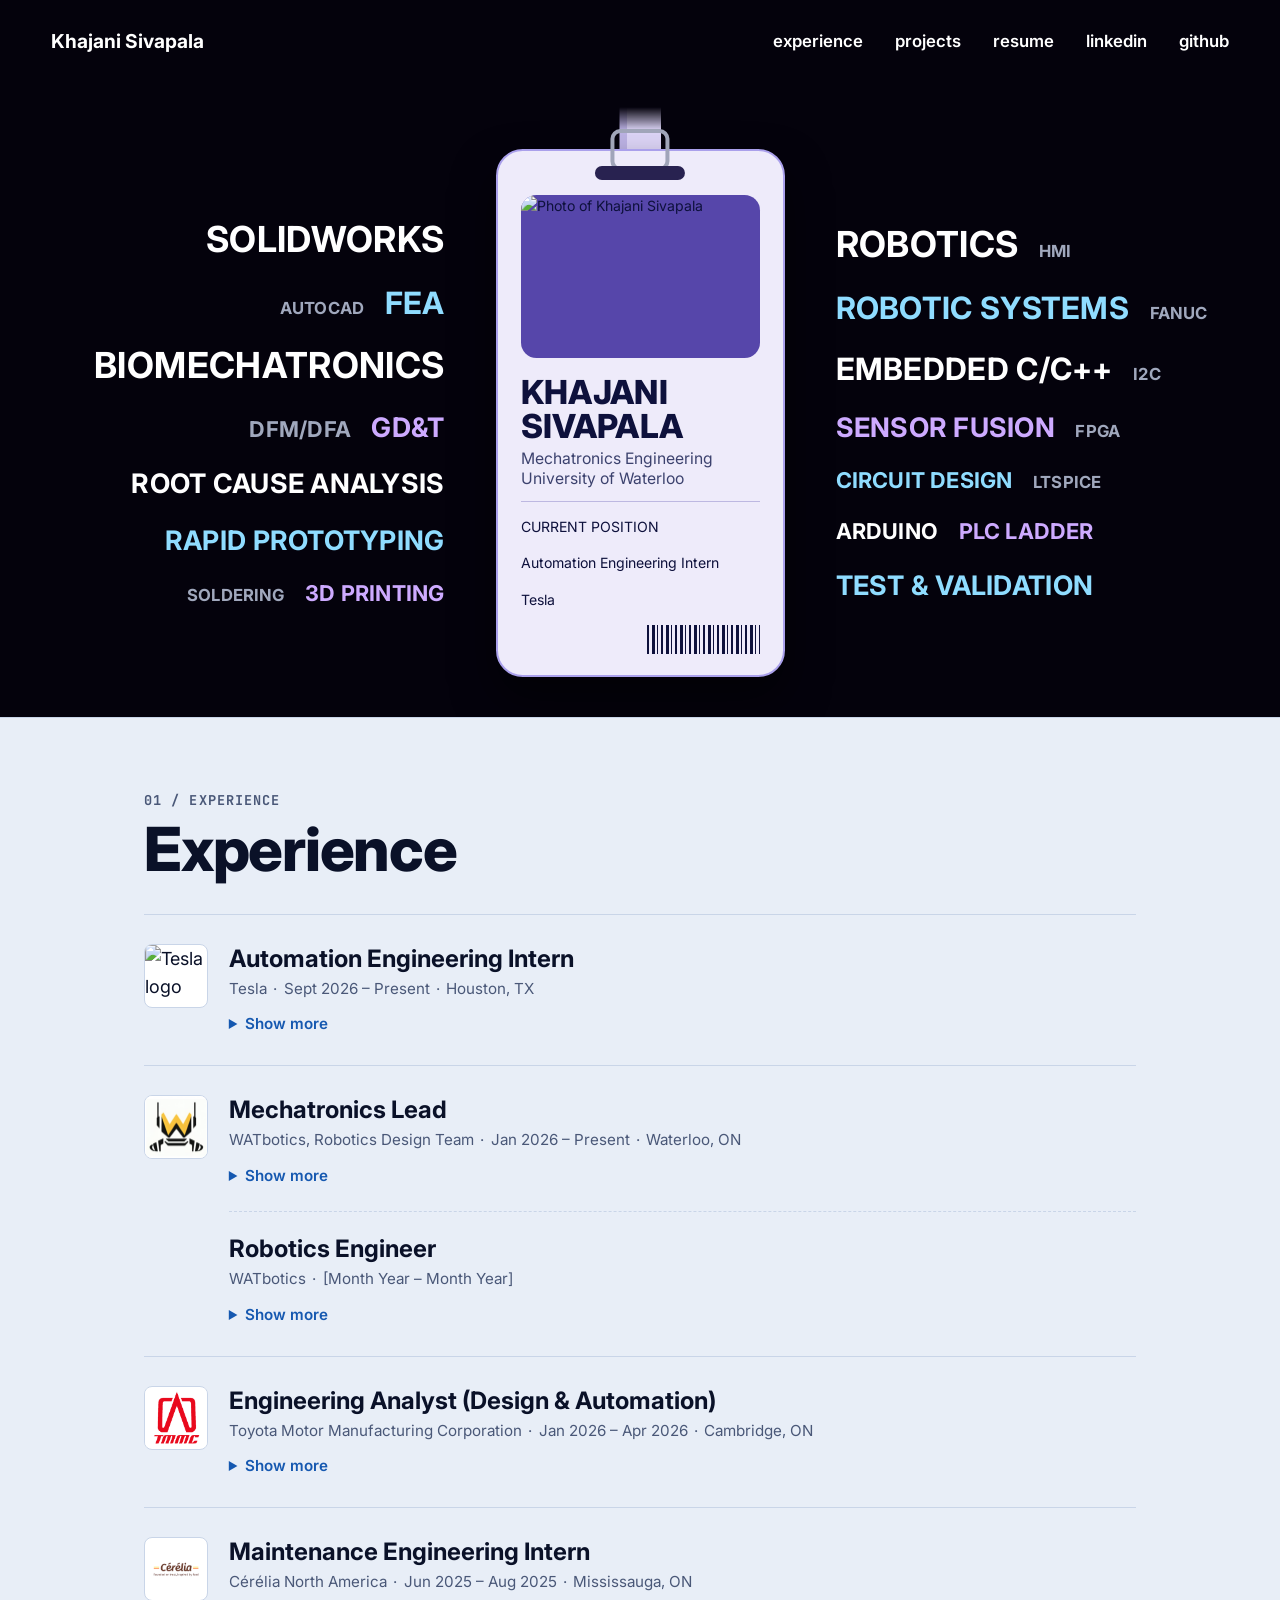
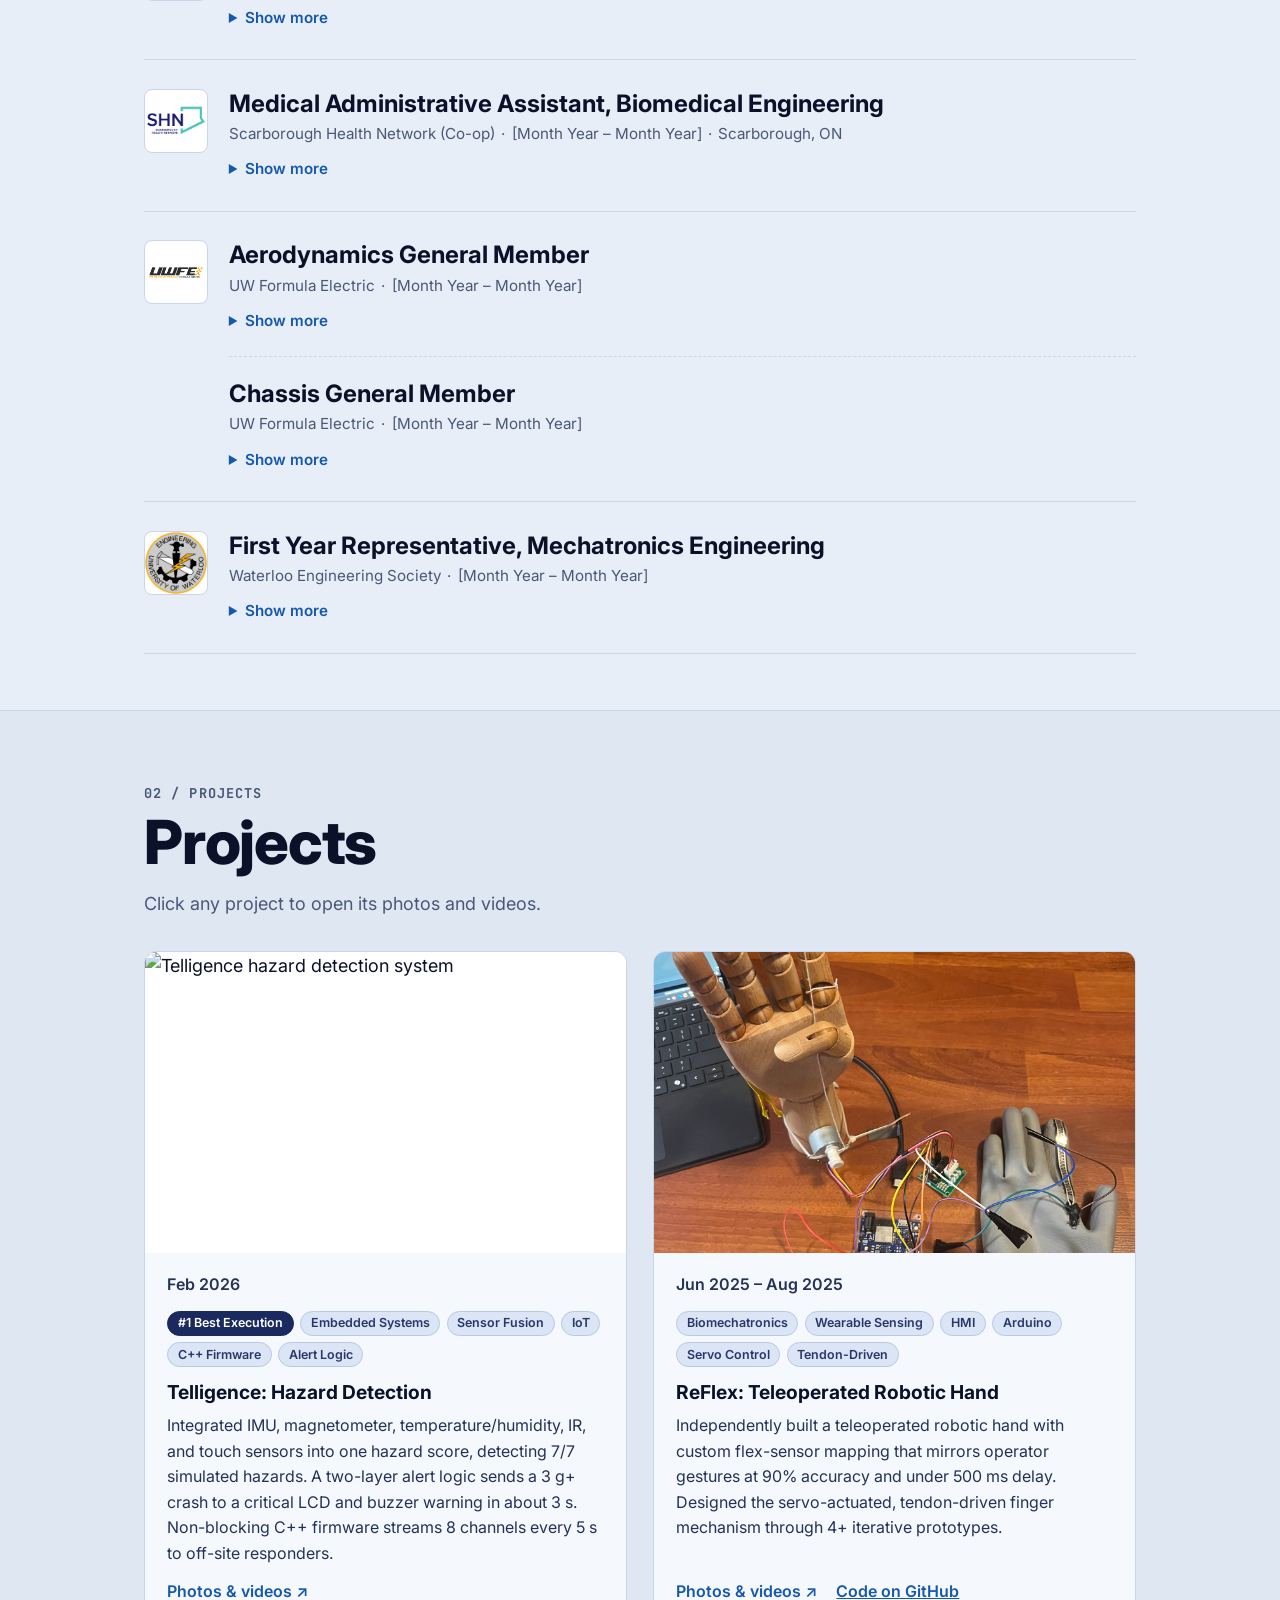
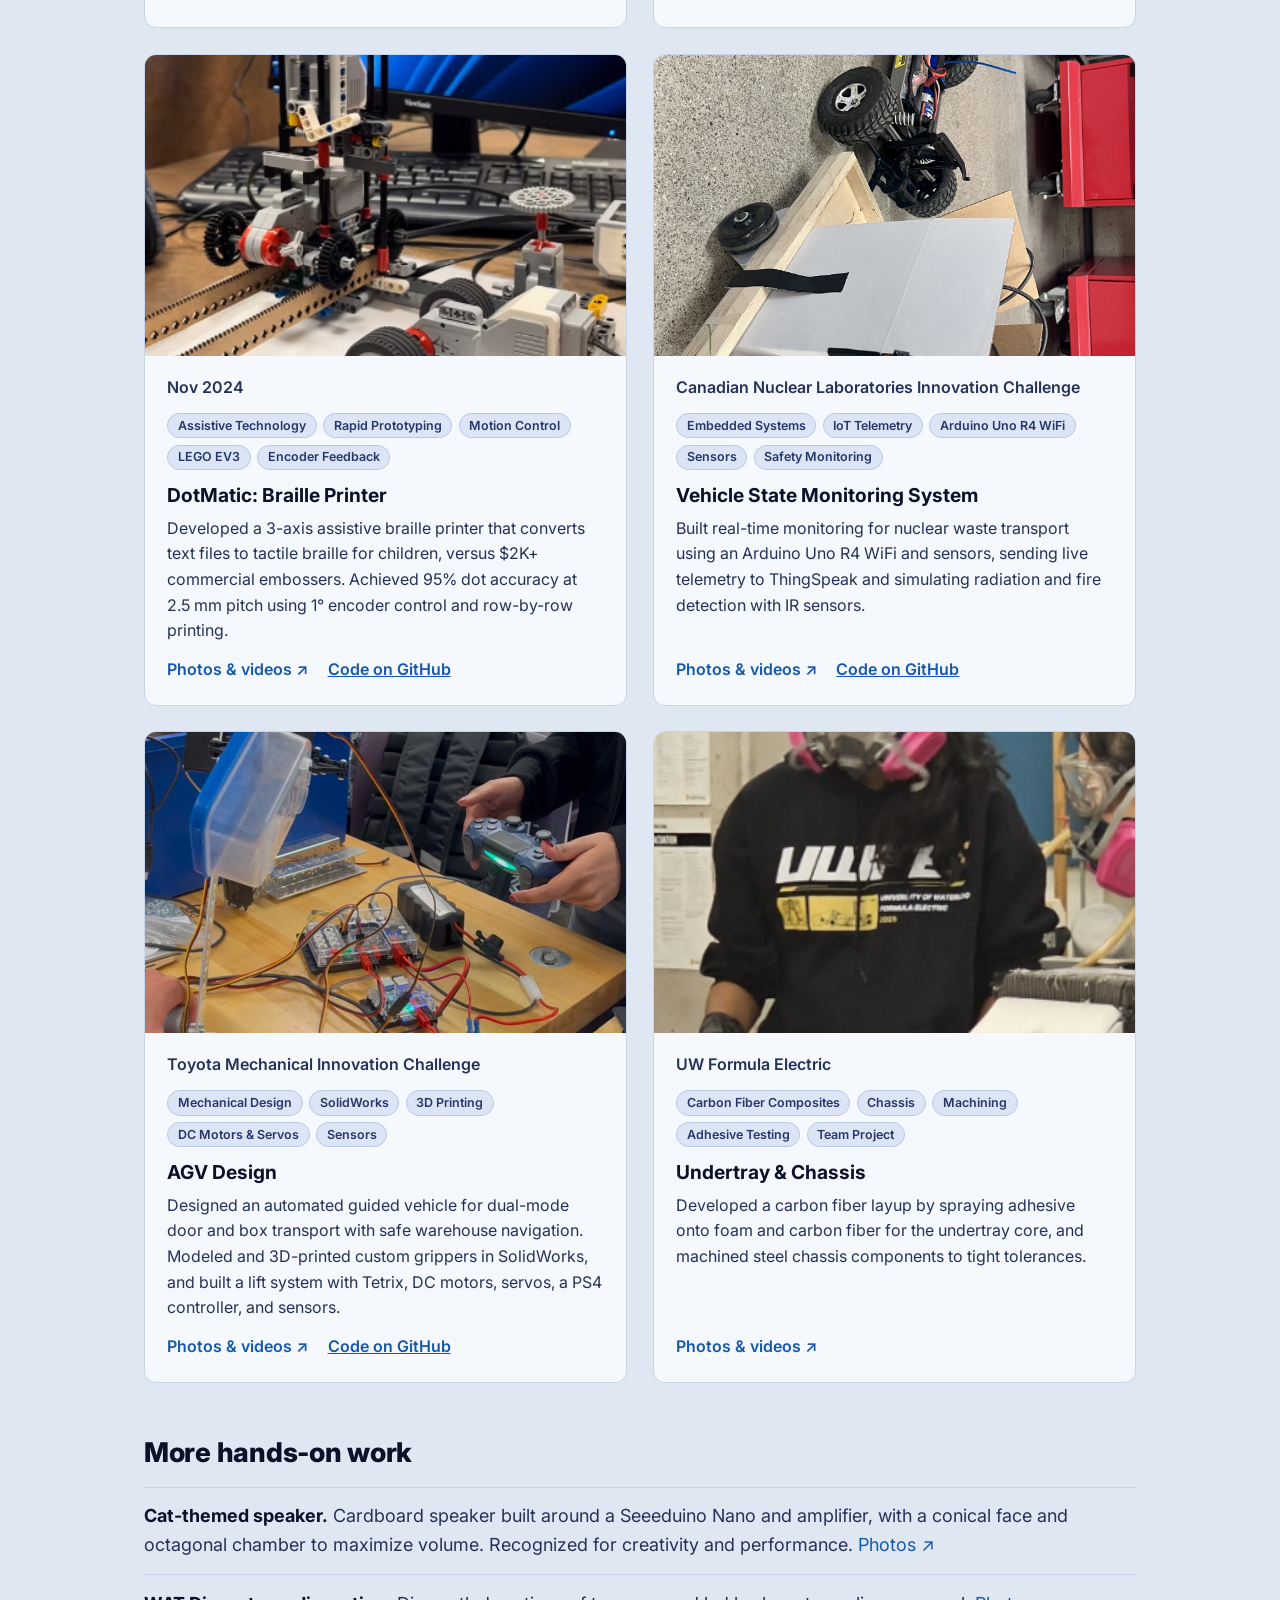
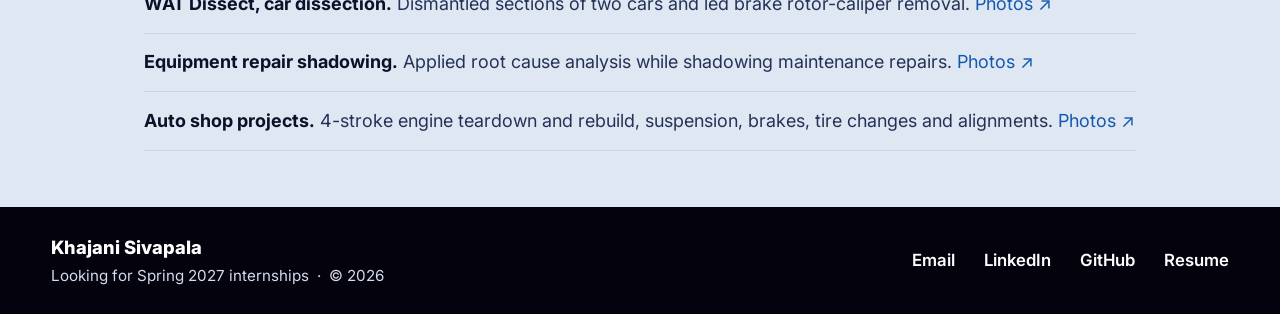
==== index (1).html @ ec6b2ab7 "Add files via upload" ====
<!DOCTYPE html>
<html lang="en">
<head>
<meta charset="UTF-8" />
<meta name="viewport" content="width=device-width, initial-scale=1" />
<title>Khajani Sivapala | Mechatronics Engineering</title>
<meta name="description" content="Khajani Sivapala, Mechatronics Engineering at the University of Waterloo. Robotics, embedded systems, and automation. Looking for Spring 2027 internships." />

<link rel="preconnect" href="https://fonts.googleapis.com" />
<link rel="preconnect" href="https://fonts.gstatic.com" crossorigin />
<link href="https://fonts.googleapis.com/css2?family=Inter:wght@400;500;600;700;800&family=JetBrains+Mono:wght@500;700&display=swap" rel="stylesheet" />
<link rel="stylesheet" href="style.css?v=4" />
</head>
<body>

<!-- ============================================================
     HERO
     Background = images/hero-bg.jpg (set in style.css).
     The badge and words are real text, so edit them freely.
     ============================================================ -->
<header class="hero">
  <nav class="topbar" aria-label="Main">
    <a class="brand" href="#top">Khajani Sivapala</a>
    <ul class="nav-links">
      <li><a href="#experience">experience</a></li>
      <li><a href="#projects">projects</a></li>
      <li><a href="resume.pdf" target="_blank" rel="noopener noreferrer">resume</a></li>
      <li><a href="https://www.linkedin.com/in/khajani-sivapala/" target="_blank" rel="noopener noreferrer">linkedin</a></li>
      <li><a href="https://github.com/khajani" target="_blank" rel="noopener noreferrer">github</a></li>
    </ul>
  </nav>

  <div class="stage" id="top">

    <!-- LEFT WORDS = technical skills. One <li> per row; the FIRST word in a row sits closest to the badge.
         Size: w-xl (biggest) / w-lg / w-md / w-sm / w-xs (smallest)
         Color: (none = white) / c-ice / c-lav / c-mute -->
    <ul class="words words-left" aria-label="Technical skills">
      <li><span class="w w-xl">SOLIDWORKS</span></li>
      <li><span class="w w-lg c-ice">FEA</span><span class="w w-xs c-mute">AUTOCAD</span></li>
      <li><span class="w w-xl">BIOMECHATRONICS</span></li>
      <li><span class="w w-md c-lav">GD&amp;T</span><span class="w w-sm c-mute">DFM/DFA</span></li>
      <li><span class="w w-md">ROOT CAUSE ANALYSIS</span></li>
      <li><span class="w w-md c-ice">RAPID PROTOTYPING</span></li>
      <li><span class="w w-sm c-lav">3D PRINTING</span><span class="w w-xs c-mute">SOLDERING</span></li>
    </ul>

    <!-- THE BADGE -->
    <div class="badge-wrap">
      <div class="lanyard" aria-hidden="true"></div>
      <article class="badge" aria-label="Name badge">
        <span class="clip" aria-hidden="true"></span>
        <span class="slot" aria-hidden="true"></span>

        <div class="photo">
          <img src="images/IMG_1326.JPEG" alt="Photo of Khajani Sivapala" />
        </div>

        <h1 class="b-name">Khajani<br />Sivapala</h1>
        <p class="b-role">Mechatronics Engineering<br />University of Waterloo</p>

        <div class="b-current">
          <p class="b-label">CURRENT POSITION</p>
          <p class="b-title">Automation Engineering Intern</p>
          <p class="b-company">Tesla</p>
        </div>

        <div class="barcode" aria-hidden="true"></div>
      </article>
    </div>

    <!-- RIGHT WORDS = technical skills, same rules -->
    <ul class="words words-right" aria-label="Technical skills">
      <li><span class="w w-xl">ROBOTICS</span><span class="w w-xs c-mute">HMI</span></li>
      <li><span class="w w-lg c-ice">ROBOTIC SYSTEMS</span><span class="w w-xs c-mute">FANUC</span></li>
      <li><span class="w w-lg">EMBEDDED C/C++</span><span class="w w-xs c-mute">I2C</span></li>
      <li><span class="w w-md c-lav">SENSOR FUSION</span><span class="w w-xs c-mute">FPGA</span></li>
      <li><span class="w w-sm c-ice">CIRCUIT DESIGN</span><span class="w w-xs c-mute">LTSPICE</span></li>
      <li><span class="w w-sm">ARDUINO</span><span class="w w-sm c-lav">PLC LADDER</span></li>
      <li><span class="w w-md c-ice">TEST &amp; VALIDATION</span></li>
    </ul>
  </div>
</header>

<main>

<!-- ============================================================
     EXPERIENCE
     Every role hides its bullets behind "Show more".
     A company with two roles has two .role-block sections.
     Dates marked [Month Year] are ones your resume doesn't list: fill in or delete the role.
     ============================================================ -->
<section class="section" id="experience" aria-labelledby="exp-title">
  <div class="wrap">
    <p class="label">01 / EXPERIENCE</p>
    <h2 id="exp-title">Experience</h2>

    <article class="job">
      <img class="logo" src="images/tesla%20logo.jpg" alt="Tesla logo" />
      <div class="job-body">
        <div class="role-block">
          <h3>Automation Engineering Intern</h3>
          <p class="meta">Tesla <span class="sep">·</span> Sept 2026 – Present <span class="sep">·</span> Houston, TX</p>
          <details>
            <summary>Show more</summary>
            <ul>
              <li>Developing first AI-integrated camera detection on 6 stations for foreign object debris (FOD), protecting $1.1M+ Megapack/escape.</li>
              <li>Designing good/bad sample validation trials confirming FOD exceeds the AI camera's 5-pixel resolution minimum.</li>
              <li>Designing, planning, and pitching a potential capital project investment, from CAD to senior engineering reviews.</li>
            </ul>
          </details>
        </div>
      </div>
    </article>

    <article class="job">
      <img class="logo" src="images/watbotics%20logo.png" alt="WATbotics logo" />
      <div class="job-body">
        <div class="role-block">
          <h3>Mechatronics Lead</h3>
          <p class="meta">WATbotics, Robotics Design Team <span class="sep">·</span> Jan 2026 – Present <span class="sep">·</span> Waterloo, ON</p>
          <details>
            <summary>Show more</summary>
            <ul>
              <li>Leading mechanical design for a 32+ member team, running SolidWorks design reviews from concept to prototype.</li>
              <li>Optimized the quadcopter airframe for 18% higher strength-to-weight, with modular sub-assemblies for under 10 min field repairs.</li>
              <li>Redesigned motor arms over 5+ finite element analysis (FEA) iterations, cutting stress concentrations.</li>
            </ul>
          </details>
        </div>
        <div class="role-block">
          <h3>Robotics Engineer</h3>
          <p class="meta">WATbotics <span class="sep">·</span> [Month Year – Month Year]</p>
          <details>
            <summary>Show more</summary>
            <ul>
              <li>Designed and modeled the quadcopter base and propellers in SolidWorks.</li>
              <li>Helped develop the electrical schematic for component and power connections.</li>
              <li>Created the full quadcopter assembly sketch integrating mechanical and electrical systems.</li>
            </ul>
          </details>
        </div>
      </div>
    </article>

    <article class="job">
      <img class="logo" src="images/tmmc%20logo.png" alt="Toyota logo" />
      <div class="job-body">
        <div class="role-block">
          <h3>Engineering Analyst (Design &amp; Automation)</h3>
          <p class="meta">Toyota Motor Manufacturing Corporation <span class="sep">·</span> Jan 2026 – Apr 2026 <span class="sep">·</span> Cambridge, ON</p>
          <details>
            <summary>Show more</summary>
            <ul>
              <li>Implemented a PLC scan-verification interlock to halt defect propagation, eliminating 30 min/vehicle of rework and ~$750K output risk per occurrence.</li>
              <li>Led failure analysis on a driveshaft press, isolating spring stiffness as the root cause and redesigning to cut faults by 70%.</li>
              <li>Redesigned the structure of a $25K, 36-unit pallet array from root cause findings, cutting repeat failures ~30%.</li>
              <li>Applied DFM/DFA to redesign a conveyor skate in SolidWorks, cutting removal time 70% with quick-release fastening.</li>
            </ul>
          </details>
        </div>
      </div>
    </article>

    <article class="job">
      <img class="logo" src="images/cerelia-logo.png" alt="Cérélia logo" />
      <div class="job-body">
        <div class="role-block">
          <h3>Maintenance Engineering Intern</h3>
          <p class="meta">Cérélia North America <span class="sep">·</span> Jun 2025 – Aug 2025 <span class="sep">·</span> Mississauga, ON</p>
          <details>
            <summary>Show more</summary>
            <ul>
              <li>Troubleshot recurring sensor faults on PLC-controlled equipment, cutting repeat failures ~20%.</li>
              <li>Engineered digital inventory tracking (CMMS) for 2,900+ parts, cutting retrieval time ~60% to speed repairs.</li>
            </ul>
          </details>
        </div>
      </div>
    </article>

    <article class="job">
      <img class="logo" src="images/shn.png" alt="Scarborough Health Network logo" />
      <div class="job-body">
        <div class="role-block">
          <h3>Medical Administrative Assistant, Biomedical Engineering</h3>
          <p class="meta">Scarborough Health Network (Co-op) <span class="sep">·</span> [Month Year – Month Year] <span class="sep">·</span> Scarborough, ON</p>
          <details>
            <summary>Show more</summary>
            <ul>
              <li>Assisted BME technicians with diagnosing and repairing neonatal incubators.</li>
              <li>Uploaded 25+ equipment data sheets and edited floor plans to update the hospital database.</li>
              <li>Organized and proofread technical documents to improve accuracy.</li>
            </ul>
          </details>
        </div>
      </div>
    </article>

    <article class="job">
      <img class="logo" src="images/uwfe_logo.png" alt="UW Formula Electric logo" />
      <div class="job-body">
        <div class="role-block">
          <h3>Aerodynamics General Member</h3>
          <p class="meta">UW Formula Electric <span class="sep">·</span> [Month Year – Month Year]</p>
          <details>
            <summary>Show more</summary>
            <ul>
              <li>Developed a carbon fiber undertray, improving structural performance.</li>
              <li>Fabricated a 260" × 180" vacuum bag to enable consistent curing.</li>
              <li>Supported aerodynamic component testing and manufacturing prep.</li>
            </ul>
          </details>
        </div>
        <div class="role-block">
          <h3>Chassis General Member</h3>
          <p class="meta">UW Formula Electric <span class="sep">·</span> [Month Year – Month Year]</p>
          <details>
            <summary>Show more</summary>
            <ul>
              <li>Ran adhesive tests to optimize steel chassis bonding.</li>
              <li>Machined chassis components to tight tolerances.</li>
              <li>Processed 20+ steel tubes and assembled the chassis frame.</li>
            </ul>
          </details>
        </div>
      </div>
    </article>

    <article class="job">
      <img class="logo" src="images/eng-logo.png" alt="Waterloo Engineering Society logo" />
      <div class="job-body">
        <div class="role-block">
          <h3>First Year Representative, Mechatronics Engineering</h3>
          <p class="meta">Waterloo Engineering Society <span class="sep">·</span> [Month Year – Month Year]</p>
          <details>
            <summary>Show more</summary>
            <ul>
              <li>Advocated for Mechatronics students and helped improve course delivery.</li>
              <li>Analyzed student surveys, contributing to an improvement in class performance of about 30%.</li>
            </ul>
          </details>
        </div>
      </div>
    </article>
  </div>
</section>

<!-- ============================================================
     PROJECTS
     Each whole card opens its Google Drive folder (photos + videos).
     Replace every REPLACE-... Drive link, and set each folder to "Anyone with the link can view".
     Add images named as below to your images folder (or change the file names here).
     ============================================================ -->
<section class="section section-projects" id="projects" aria-labelledby="proj-title">
  <div class="wrap">
    <p class="label">02 / PROJECTS</p>
    <h2 id="proj-title">Projects</h2>
    <p class="section-note">Click any project to open its photos and videos.</p>

    <div class="grid">

      <article class="card">
        <img src="images/telligence.jpg" alt="Telligence hazard detection system" loading="lazy" />
        <div class="card-body">
          <p class="date">Feb 2026</p>
          <p class="tag-row"><span class="tag tag-award">#1 Best Execution</span><span class="tag">Embedded Systems</span><span class="tag">Sensor Fusion</span><span class="tag">IoT</span><span class="tag">C++ Firmware</span><span class="tag">Alert Logic</span></p>
          <h3><a href="https://drive.google.com/REPLACE-telligence" target="_blank" rel="noopener noreferrer">Telligence: Hazard Detection</a></h3>
          <p>Integrated IMU, magnetometer, temperature/humidity, IR, and touch sensors into one hazard score, detecting 7/7 simulated hazards. A two-layer alert logic sends a 3 g+ crash to a critical LCD and buzzer warning in about 3 s. Non-blocking C++ firmware streams 8 channels every 5 s to off-site responders.</p>
          <p class="card-links"><span class="open">Photos &amp; videos ↗</span></p>
        </div>
      </article>

      <article class="card">
        <img src="images/reflex1.jpg" alt="ReFlex teleoperated robotic hand" loading="lazy" />
        <div class="card-body">
          <p class="date">Jun 2025 – Aug 2025</p>
          <p class="tag-row"><span class="tag">Biomechatronics</span><span class="tag">Wearable Sensing</span><span class="tag">HMI</span><span class="tag">Arduino</span><span class="tag">Servo Control</span><span class="tag">Tendon-Driven</span></p>
          <h3><a href="https://drive.google.com/REPLACE-reflex" target="_blank" rel="noopener noreferrer">ReFlex: Teleoperated Robotic Hand</a></h3>
          <p>Independently built a teleoperated robotic hand with custom flex-sensor mapping that mirrors operator gestures at 90% accuracy and under 500 ms delay. Designed the servo-actuated, tendon-driven finger mechanism through 4+ iterative prototypes.</p>
          <p class="card-links"><span class="open">Photos &amp; videos ↗</span> <a class="code-link" href="https://github.com/khajani/ReFlex-Teleoperated-Robotic-Hand" target="_blank" rel="noopener noreferrer">Code on GitHub</a></p>
        </div>
      </article>

      <article class="card">
        <img src="images/dot.png" alt="DotMatic braille printer" loading="lazy" />
        <div class="card-body">
          <p class="date">Nov 2024</p>
          <p class="tag-row"><span class="tag">Assistive Technology</span><span class="tag">Rapid Prototyping</span><span class="tag">Motion Control</span><span class="tag">LEGO EV3</span><span class="tag">Encoder Feedback</span></p>
          <h3><a href="https://drive.google.com/REPLACE-dotmatic" target="_blank" rel="noopener noreferrer">DotMatic: Braille Printer</a></h3>
          <p>Developed a 3-axis assistive braille printer that converts text files to tactile braille for children, versus $2K+ commercial embossers. Achieved 95% dot accuracy at 2.5 mm pitch using 1° encoder control and row-by-row printing.</p>
          <p class="card-links"><span class="open">Photos &amp; videos ↗</span> <a class="code-link" href="https://github.com/khajani/DotMatic" target="_blank" rel="noopener noreferrer">Code on GitHub</a></p>
        </div>
      </article>

      <article class="card">
        <img src="images/assembly.jpg" alt="Vehicle state monitoring system assembly" loading="lazy" />
        <div class="card-body">
          <p class="date">Canadian Nuclear Laboratories Innovation Challenge</p>
          <p class="tag-row"><span class="tag">Embedded Systems</span><span class="tag">IoT Telemetry</span><span class="tag">Arduino Uno R4 WiFi</span><span class="tag">Sensors</span><span class="tag">Safety Monitoring</span></p>
          <h3><a href="https://drive.google.com/REPLACE-cnl" target="_blank" rel="noopener noreferrer">Vehicle State Monitoring System</a></h3>
          <p>Built real-time monitoring for nuclear waste transport using an Arduino Uno R4 WiFi and sensors, sending live telemetry to ThingSpeak and simulating radiation and fire detection with IR sensors.</p>
          <p class="card-links"><span class="open">Photos &amp; videos ↗</span> <a class="code-link" href="https://github.com/khajani/CNL-Vehicle-State-Monitoring-Challenge" target="_blank" rel="noopener noreferrer">Code on GitHub</a></p>
        </div>
      </article>

      <article class="card">
        <img src="images/tmmc.png" alt="Automated guided vehicle design" loading="lazy" />
        <div class="card-body">
          <p class="date">Toyota Mechanical Innovation Challenge</p>
          <p class="tag-row"><span class="tag">Mechanical Design</span><span class="tag">SolidWorks</span><span class="tag">3D Printing</span><span class="tag">DC Motors &amp; Servos</span><span class="tag">Sensors</span></p>
          <h3><a href="https://drive.google.com/REPLACE-agv" target="_blank" rel="noopener noreferrer">AGV Design</a></h3>
          <p>Designed an automated guided vehicle for dual-mode door and box transport with safe warehouse navigation. Modeled and 3D-printed custom grippers in SolidWorks, and built a lift system with Tetrix, DC motors, servos, a PS4 controller, and sensors.</p>
          <p class="card-links"><span class="open">Photos &amp; videos ↗</span> <a class="code-link" href="https://github.com/khajani/Toyota-Mechanical-Innovation-Challenge-2025" target="_blank" rel="noopener noreferrer">Code on GitHub</a></p>
        </div>
      </article>

      <article class="card">
        <img src="images/uwfemee.png" alt="UW Formula Electric carbon fiber undertray" loading="lazy" />
        <div class="card-body">
          <p class="date">UW Formula Electric</p>
          <p class="tag-row"><span class="tag">Carbon Fiber Composites</span><span class="tag">Chassis</span><span class="tag">Machining</span><span class="tag">Adhesive Testing</span><span class="tag">Team Project</span></p>
          <h3><a href="https://drive.google.com/REPLACE-uwfe" target="_blank" rel="noopener noreferrer">Undertray &amp; Chassis</a></h3>
          <p>Developed a carbon fiber layup by spraying adhesive onto foam and carbon fiber for the undertray core, and machined steel chassis components to tight tolerances.</p>
          <p class="card-links"><span class="open">Photos &amp; videos ↗</span></p>
        </div>
      </article>

    </div>

    <h3 class="more-title">More hands-on work</h3>
    <ul class="more-list">
      <li><a href="https://drive.google.com/REPLACE-speaker" target="_blank" rel="noopener noreferrer"><strong>Cat-themed speaker.</strong> Cardboard speaker built around a Seeeduino Nano and amplifier, with a conical face and octagonal chamber to maximize volume. Recognized for creativity and performance. <span class="open">Photos ↗</span></a></li>
      <li><a href="https://drive.google.com/REPLACE-dissect" target="_blank" rel="noopener noreferrer"><strong>WAT Dissect, car dissection.</strong> Dismantled sections of two cars and led brake rotor-caliper removal. <span class="open">Photos ↗</span></a></li>
      <li><a href="https://drive.google.com/REPLACE-repair" target="_blank" rel="noopener noreferrer"><strong>Equipment repair shadowing.</strong> Applied root cause analysis while shadowing maintenance repairs. <span class="open">Photos ↗</span></a></li>
      <li><a href="https://drive.google.com/REPLACE-autoshop" target="_blank" rel="noopener noreferrer"><strong>Auto shop projects.</strong> 4-stroke engine teardown and rebuild, suspension, brakes, tire changes and alignments. <span class="open">Photos ↗</span></a></li>
    </ul>
  </div>
</section>

</main>

<!-- ============================================================
     FOOTER (slim)
     ============================================================ -->
<footer class="footer">
  <div class="footer-inner">
    <div class="footer-left">
      <p class="footer-name">Khajani Sivapala</p>
      <p class="footer-line">Looking for Spring 2027 internships &nbsp;·&nbsp; &copy; <span id="year">2026</span></p>
    </div>
    <ul class="footer-links">
      <li><a href="mailto:ksivapal@uwaterloo.ca">Email</a></li>
      <li><a href="https://www.linkedin.com/in/khajani-sivapala/" target="_blank" rel="noopener noreferrer">LinkedIn</a></li>
      <li><a href="https://github.com/khajani" target="_blank" rel="noopener noreferrer">GitHub</a></li>
      <li><a href="resume.pdf" target="_blank" rel="noopener noreferrer">Resume</a></li>
    </ul>
  </div>
</footer>

<script src="scripts.js"></script>
</body>
</html>
---- style.css ----
/* ==========================================================
   COLORS & FONTS  (change here, updates the whole site)
   ========================================================== */
:root {
  --night: #04020c;        /* hero/footer base */
  --navy: #0a1128;         /* main dark text on light areas */
  --page: #e8eef7;         /* light blue-gray page */
  --card: #f5f8fd;         /* card surface */
  --line: #c9d5e8;         /* thin dividers */
  --muted: #4a5878;        /* secondary text (passes contrast) */
  --link: #1558b0;         /* links on light areas (passes contrast) */
  --ice: #8fdcff;          /* accent on dark areas */
  --lav: #cdaaff;          /* second accent on dark areas */

  --sans: "Inter", system-ui, -apple-system, "Segoe UI", Roboto, Arial, sans-serif;
  --mono: "JetBrains Mono", ui-monospace, Menlo, Consolas, monospace;
}

* { box-sizing: border-box; }
html { scroll-behavior: smooth; }
body {
  margin: 0;
  font-family: var(--sans);
  font-size: 18px;
  line-height: 1.6;
  color: var(--navy);
  background: var(--page);
}
img { max-width: 100%; display: block; }
a { color: var(--link); }
a:focus-visible, summary:focus-visible {
  outline: 3px solid #1b6fd1;
  outline-offset: 3px;
  border-radius: 4px;
}
.wrap { max-width: 1040px; margin: 0 auto; padding: 0 1.5rem; }

/* ==========================================================
   HERO  (background = images/hero-bg.jpg, nothing else baked in)
   ========================================================== */
.hero {
  position: relative;
  overflow: hidden;                 /* so the badge drops in from the top edge */
  color: #fff;
  background: var(--night) url("images/hero-bg.jpg") center / cover no-repeat;
  padding-bottom: 2.5rem;
}

.topbar {
  position: relative;
  z-index: 5;
  display: flex;
  justify-content: space-between;
  align-items: center;
  gap: 1rem 2rem;
  flex-wrap: wrap;
  padding: 1.6rem clamp(1.2rem, 4vw, 4rem);
}
.brand {
  color: #fff;
  font-weight: 700;
  font-size: 1.2rem;
  text-decoration: none;
}
.nav-links {
  display: flex;
  flex-wrap: wrap;
  gap: 0.4rem 2rem;
  list-style: none;
  margin: 0;
  padding: 0;
}
.nav-links a {
  color: #fff;
  font-weight: 600;
  font-size: 1.05rem;
  text-decoration: none;
  padding: 0.3rem 0;
}
.nav-links a:hover { text-decoration: underline; text-underline-offset: 5px; }
.hero a:focus-visible { outline-color: var(--ice); }

/* ---- Stage: words | badge | words ---- */
.stage {
  display: grid;
  grid-template-columns: minmax(0, 1fr) auto minmax(0, 1fr);
  align-items: center;
  gap: clamp(1.5rem, 4vw, 4.5rem);
  max-width: 1500px;
  margin: 0 auto;
  padding: 4.2rem clamp(1rem, 3vw, 3rem) 0;
}

/* ---- Word columns ---- */
.words {
  list-style: none;
  margin: 0;
  padding: 0;
  display: flex;
  flex-direction: column;
  gap: clamp(0.9rem, 2.2vw, 2.1rem);
}
.words li {
  display: flex;
  align-items: baseline;
  gap: clamp(0.8rem, 1.6vw, 1.6rem);
  line-height: 1.05;
}
/* left column: flush to the badge's left edge, first word closest to badge */
.words-left { text-align: right; }
.words-left li { flex-direction: row-reverse; justify-content: flex-start; }
/* right column: flush to the badge's right edge */
.words-right li { justify-content: flex-start; }

.w {
  font-weight: 700;
  letter-spacing: 0.01em;
  color: #fff;
  white-space: nowrap;
}
.w-xl { font-size: clamp(1.6rem, 2.8vw, 3.3rem); }
.w-lg { font-size: clamp(1.45rem, 2.4vw, 2.8rem); }
.w-md { font-size: clamp(1.25rem, 2.1vw, 2.5rem); }
.w-sm { font-size: clamp(1.1rem, 1.7vw, 2rem); }
.w-xs { font-size: clamp(1rem, 1.3vw, 1.5rem); }
.c-ice  { color: var(--ice); }
.c-lav  { color: var(--lav); }
.c-mute { color: #c8d2ea; opacity: 0.8; }

/* ---- Badge ---- */
.badge-wrap {
  position: relative;
  /* One-time drop. Delete this line for a fully static badge. */
  animation: badge-drop 2.2s cubic-bezier(0.25, 0.8, 0.3, 1) 0.5s both;
  transform-origin: 50% 0;
}
@keyframes badge-drop {
  0%   { transform: translateY(-115%) rotate(2.5deg); }
  55%  { transform: translateY(2%)    rotate(-1.4deg); }
  75%  { transform: translateY(-0.8%) rotate(0.6deg); }
  100% { transform: translateY(0)     rotate(0); }
}
@media (prefers-reduced-motion: reduce) {
  .badge-wrap { animation: none; }
}

.lanyard {
  position: absolute;
  left: 50%;
  bottom: calc(100% - 0.6rem);
  width: 2.6rem;
  height: 3.2rem;
  transform: translateX(-50%);
  background: linear-gradient(90deg, #beb4e6 0 18%, #ded6f8 18% 100%);
  -webkit-mask-image: linear-gradient(to top, #000 55%, transparent);
          mask-image: linear-gradient(to top, #000 55%, transparent);
}

.badge {
  /* Everything inside is sized in em, so changing this one font-size scales the whole badge. */
  font-size: clamp(14px, 1.1vw, 18px);
  position: relative;
  width: 20.5em;
  padding: 3.1em 1.6em 1.5em;
  border-radius: 1.9em;
  background: #eeebfa;
  border: 0.2em solid #aaa0eb;
  color: #0e113c;
  box-shadow: 0 1.6em 3em rgba(0, 0, 0, 0.55);
}
.slot {
  position: absolute;
  top: 1.05em;
  left: 50%;
  width: 6.4em;
  height: 1em;
  transform: translateX(-50%);
  border-radius: 1em;
  background: #282250;
}
.clip {
  position: absolute;
  top: -1.55em;
  left: 50%;
  width: 4.2em;
  height: 3em;
  transform: translateX(-50%);
  border: 0.32em solid #a0a5b9;
  border-radius: 0.7em;
}

.photo {
  height: 11.6em;
  border-radius: 1.1em;
  overflow: hidden;
  background: #5646aa;
}
.photo img { width: 100%; height: 100%; object-fit: cover; object-position: center 20%; }

.b-name {
  margin: 0.55em 0 0.15em;
  font-family: var(--sans);
  font-weight: 800;
  font-size: 2.35em;
  line-height: 1.02;
  letter-spacing: 0.01em;
  text-transform: uppercase;
  color: #0e113c;
}
.b-role {
  margin: 0 0 0.7em;
  font-size: 1.12em;
  line-height: 1.3;
  color: #3c426e;
  padding-bottom: 0.7em;
  border-bottom: 1px solid #bdb8e1;
}
.b-fields { margin: 0; font-size: 1em; }
.b-fields div { display: flex; gap: 0.6em; padding: 0.2em 0; align-items: baseline; }
.b-fields dt {
  flex: 0 0 4.6em;
  font-family: var(--mono);
  font-size: 0.8em;
  font-weight: 700;
  color: #5d4fa8;
}
.b-fields dd { margin: 0; font-weight: 700; font-size: 0.96em; line-height: 1.3; }
.barcode {
  height: 2em;
  width: 8em;
  margin: 0.9em 0 0 auto;
  background: repeating-linear-gradient(
    90deg,
    #0e113c 0 2px, transparent 2px 5px,
    #0e113c 5px 8px, transparent 8px 10px,
    #0e113c 10px 11px, transparent 11px 14px
  );
}

/* ---- Status line ---- */
.status {
  text-align: center;
  margin: 2rem 1rem 0;
  font-weight: 700;
  font-size: clamp(1rem, 1.5vw, 1.4rem);
  letter-spacing: 0.04em;
  color: var(--ice);
}

/* ---- Hero on tablets and phones: badge first, words become tags ---- */
@media (max-width: 1000px) {
  .stage {
    display: flex;
    flex-direction: column;
    align-items: center;
    gap: 2rem;
    padding-top: 3.4rem;
  }
  .badge-wrap { order: -1; }
  .badge { font-size: clamp(14px, 3.6vw, 18px); }
  .words {
    flex-direction: row;
    flex-wrap: wrap;
    justify-content: center;
    gap: 0.6rem;
  }
  .words li { display: contents; }
  .words .w {
    font-size: 1rem;
    padding: 0.3rem 0.8rem;
    border: 1px solid rgba(255, 255, 255, 0.3);
    border-radius: 999px;
    background: rgba(255, 255, 255, 0.06);
  }
}

/* ==========================================================
   SECTIONS
   ========================================================== */
.section { padding: 4.5rem 0 3.5rem; border-top: 1px solid var(--line); }
.label {
  margin: 0 0 0.4rem;
  font-family: var(--mono);
  font-size: 0.85rem;
  font-weight: 700;
  letter-spacing: 0.08em;
  color: var(--muted);
}
.section h2 {
  margin: 0 0 2rem;
  font-family: var(--sans);
  font-weight: 800;
  font-size: clamp(2.4rem, 5.2vw, 3.8rem);
  line-height: 1.05;
  letter-spacing: -0.02em;
  color: var(--navy);
}
.section-note { margin: -1rem 0 2rem; color: var(--muted); }

/* ---- Experience (LinkedIn-style rows) ---- */
.job {
  display: flex;
  gap: 1.3rem;
  padding: 1.8rem 0;
  border-top: 1px solid var(--line);
}
.job:last-of-type { border-bottom: 1px solid var(--line); }
.logo {
  flex: 0 0 64px;
  width: 64px;
  height: 64px;
  object-fit: contain;
  border-radius: 8px;
  background: #fff;
  border: 1px solid var(--line);
}
.job-body { flex: 1; min-width: 0; }
.role-block + .role-block {
  margin-top: 1.4rem;
  padding-top: 1.4rem;
  border-top: 1px dashed var(--line);
}
.role-block h3 {
  margin: 0;
  font-family: var(--sans);
  font-weight: 700;
  font-size: clamp(1.25rem, 2.2vw, 1.5rem);
  line-height: 1.25;
}
.meta { margin: 0.2rem 0 0.7rem; color: var(--muted); font-size: 0.95rem; }
.sep { margin: 0 0.15rem; }
.role-block ul { margin: 0; padding-left: 1.2rem; }
.role-block li { margin-bottom: 0.35rem; color: #1d2a4d; }
details { margin-top: 0.3rem; }
summary {
  cursor: pointer;
  color: var(--link);
  font-weight: 600;
  font-size: 0.95rem;
  width: fit-content;
}
details ul { margin-top: 0.5rem; }
.certs { margin: 1.8rem 0 0; color: var(--muted); font-size: 0.98rem; }

/* ---- Projects ---- */
.section-projects { background: #dfe7f3; }
.grid {
  display: grid;
  grid-template-columns: repeat(2, minmax(0, 1fr));
  gap: 1.6rem;
}
.card {
  position: relative;               /* lets the title link cover the whole card */
  display: flex;
  flex-direction: column;
  background: var(--card);
  border: 1px solid var(--line);
  border-radius: 12px;
  overflow: hidden;
}
.card:hover, .card:focus-within { border-color: #1558b0; box-shadow: 0 6px 18px rgba(10, 17, 40, 0.15); }
.card img { width: 100%; aspect-ratio: 16 / 10; object-fit: cover; background: #fff; }
.card-body { padding: 1.2rem 1.4rem 1.4rem; display: flex; flex-direction: column; flex: 1; }
.date { margin: 0 0 0.4rem; font-size: 0.85rem; font-weight: 600; color: var(--muted); }
.tag-row { margin: 0 0 0.7rem; display: flex; flex-wrap: wrap; gap: 0.4rem; align-items: center; }
.tag {
  font-size: 0.78rem;
  font-weight: 600;
  color: #28376a;
  background: #dbe5f6;
  border: 1px solid #b9c8e6;
  border-radius: 999px;
  padding: 0.1rem 0.6rem;
}
.tag-award { background: #1a2a5e; color: #fff; border-color: #1a2a5e; }
.card h3 { margin: 0 0 0.5rem; font-size: 1.2rem; line-height: 1.3; font-weight: 700; }
.card h3 a { color: var(--navy); text-decoration: none; }
.card h3 a::after { content: ""; position: absolute; inset: 0; }   /* whole card clickable */
.card h3 a:hover { color: var(--link); }
.card p { margin: 0 0 0.8rem; color: #243257; font-size: 1rem; }
.card-links { margin: auto 0 0 !important; display: flex; gap: 1.2rem; flex-wrap: wrap; font-weight: 600; font-size: 0.95rem; }
.open { color: var(--link); }
.code-link { position: relative; z-index: 2; }                      /* stays clickable above the card link */

.more-title {
  margin: 3rem 0 0.8rem;
  font-family: var(--sans);
  font-weight: 800;
  font-size: 1.7rem;
  letter-spacing: -0.01em;
}
.more-list { list-style: none; margin: 0; padding: 0; border-top: 1px solid var(--line); }
.more-list li { border-bottom: 1px solid var(--line); }
.more-list a { display: block; padding: 0.9rem 0; color: #243257; text-decoration: none; }
.more-list a:hover strong { text-decoration: underline; }
.more-list strong { color: var(--navy); }

/* ==========================================================
   FOOTER (slim, same background image as the hero)
   ========================================================== */
.footer {
  position: relative;
  overflow: hidden;
  background: var(--night);
  color: #fff;
  padding: 1.6rem clamp(1.2rem, 4vw, 4rem);
}
.footer::before {
  content: "";
  position: absolute;
  inset: 0;
  background: url("images/hero-bg.jpg") 85% 100% / cover no-repeat;
  transform: scaleX(-1);
}
.footer-inner {
  position: relative;
  max-width: 1500px;
  margin: 0 auto;
  display: flex;
  justify-content: space-between;
  align-items: center;
  flex-wrap: wrap;
  gap: 0.8rem 2rem;
}
.footer-name { margin: 0; font-weight: 800; font-size: 1.15rem; }
.footer-line { margin: 0.1rem 0 0; font-size: 0.95rem; color: #d3dbef; }
.footer-links { list-style: none; margin: 0; padding: 0; display: flex; flex-wrap: wrap; gap: 0.4rem 1.8rem; }
.footer-links a { color: #fff; font-weight: 600; font-size: 1.05rem; text-decoration: none; }
.footer-links a:hover { color: var(--ice); text-decoration: underline; text-underline-offset: 5px; }
.footer a:focus-visible { outline-color: var(--ice); }

/* ==========================================================
   PHONES
   ========================================================== */
@media (max-width: 760px) {
  body { font-size: 17px; }
  .topbar { justify-content: center; text-align: center; }
  .nav-links { justify-content: center; gap: 0.2rem 1.3rem; }
  .grid { grid-template-columns: 1fr; }
  .job { gap: 1rem; }
  .footer-inner { flex-direction: column; text-align: center; }
  .footer-links { justify-content: center; }
  .logo { flex-basis: 52px; width: 52px; height: 52px; }
  .section { padding: 3.2rem 0 2.5rem; }
}
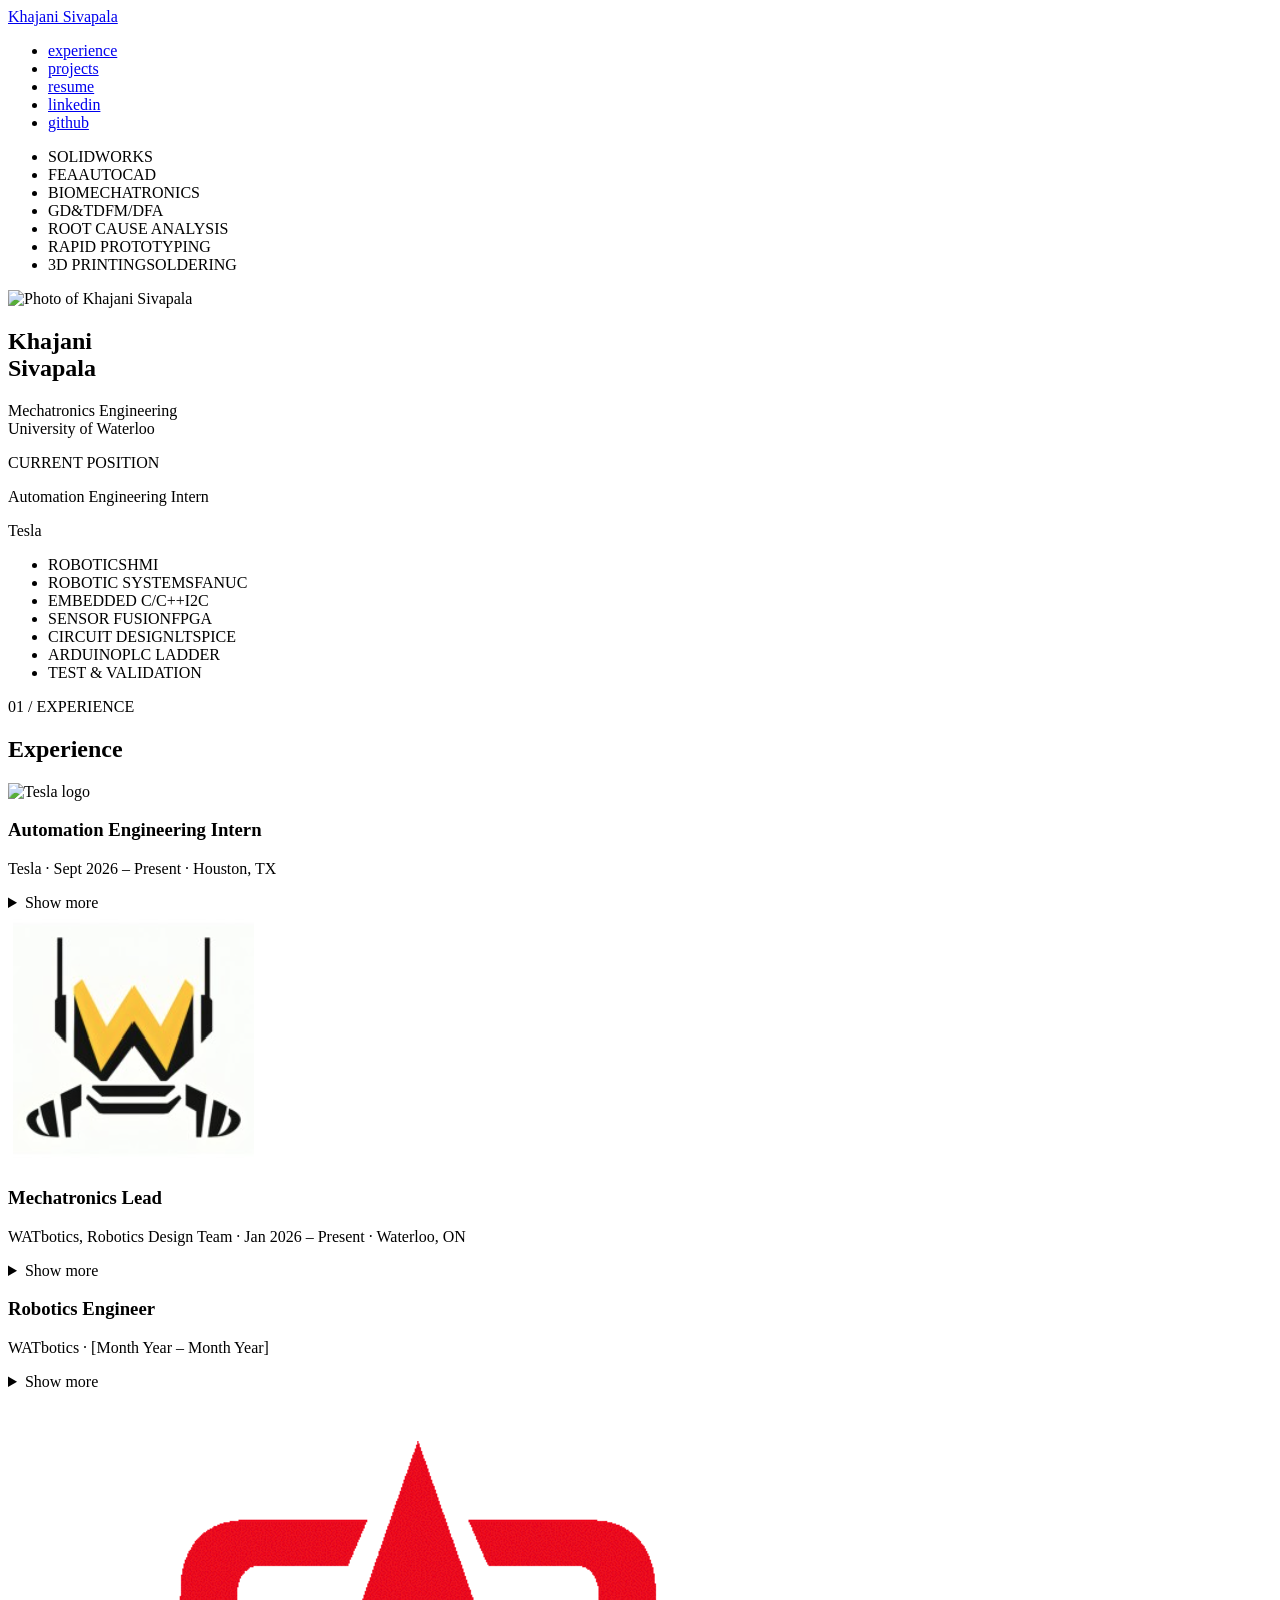
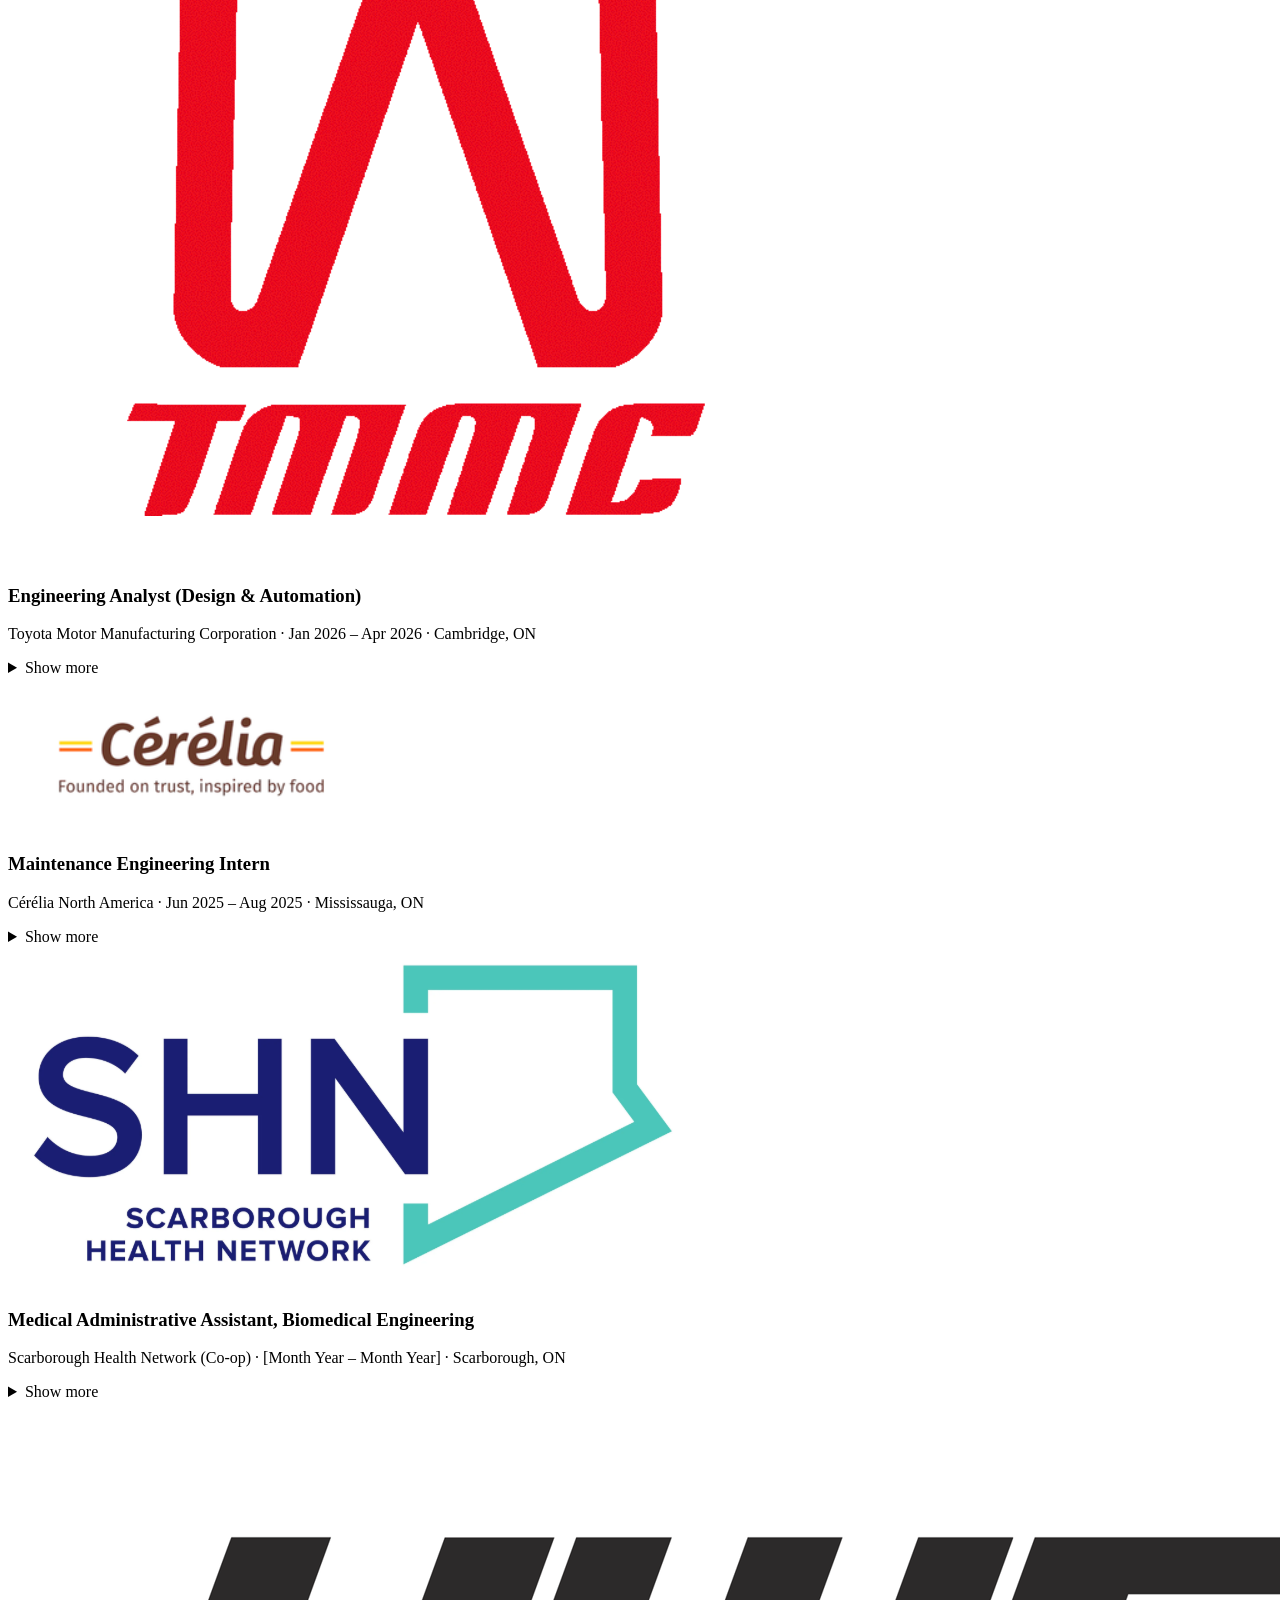
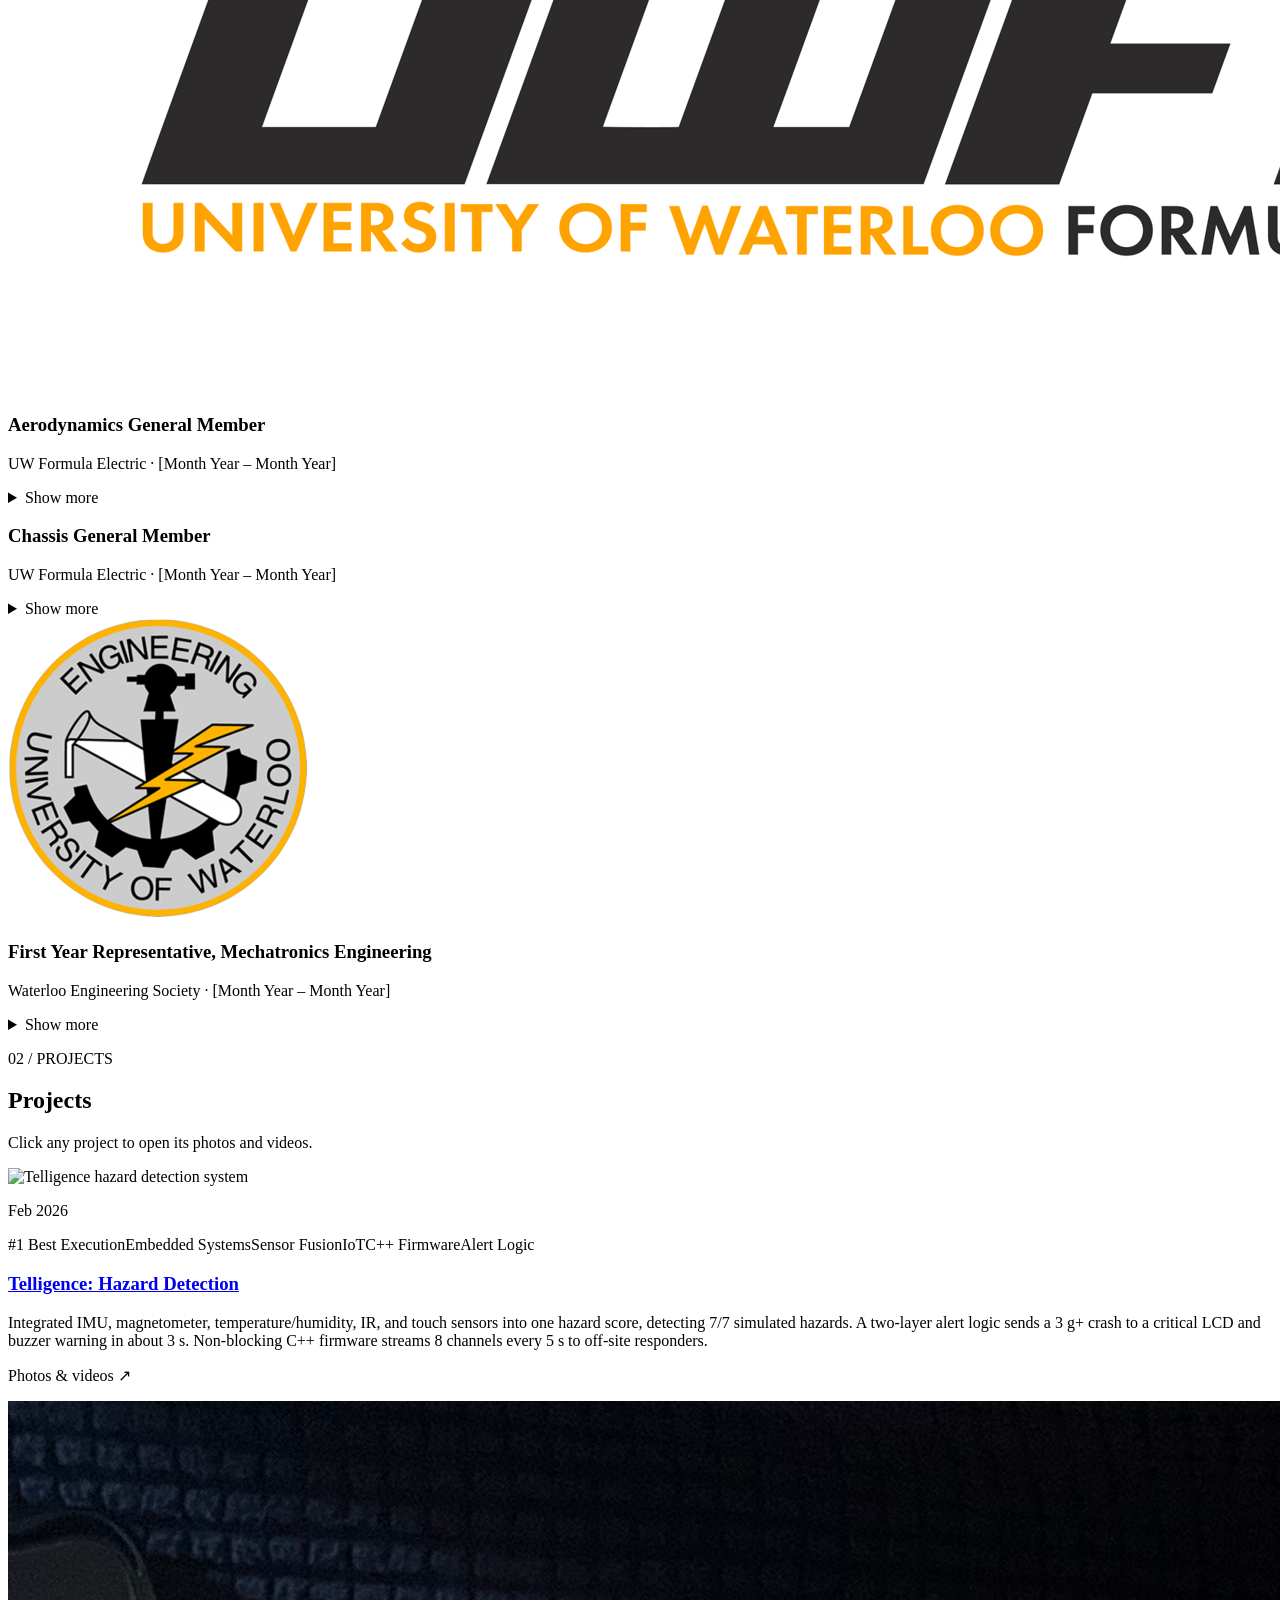
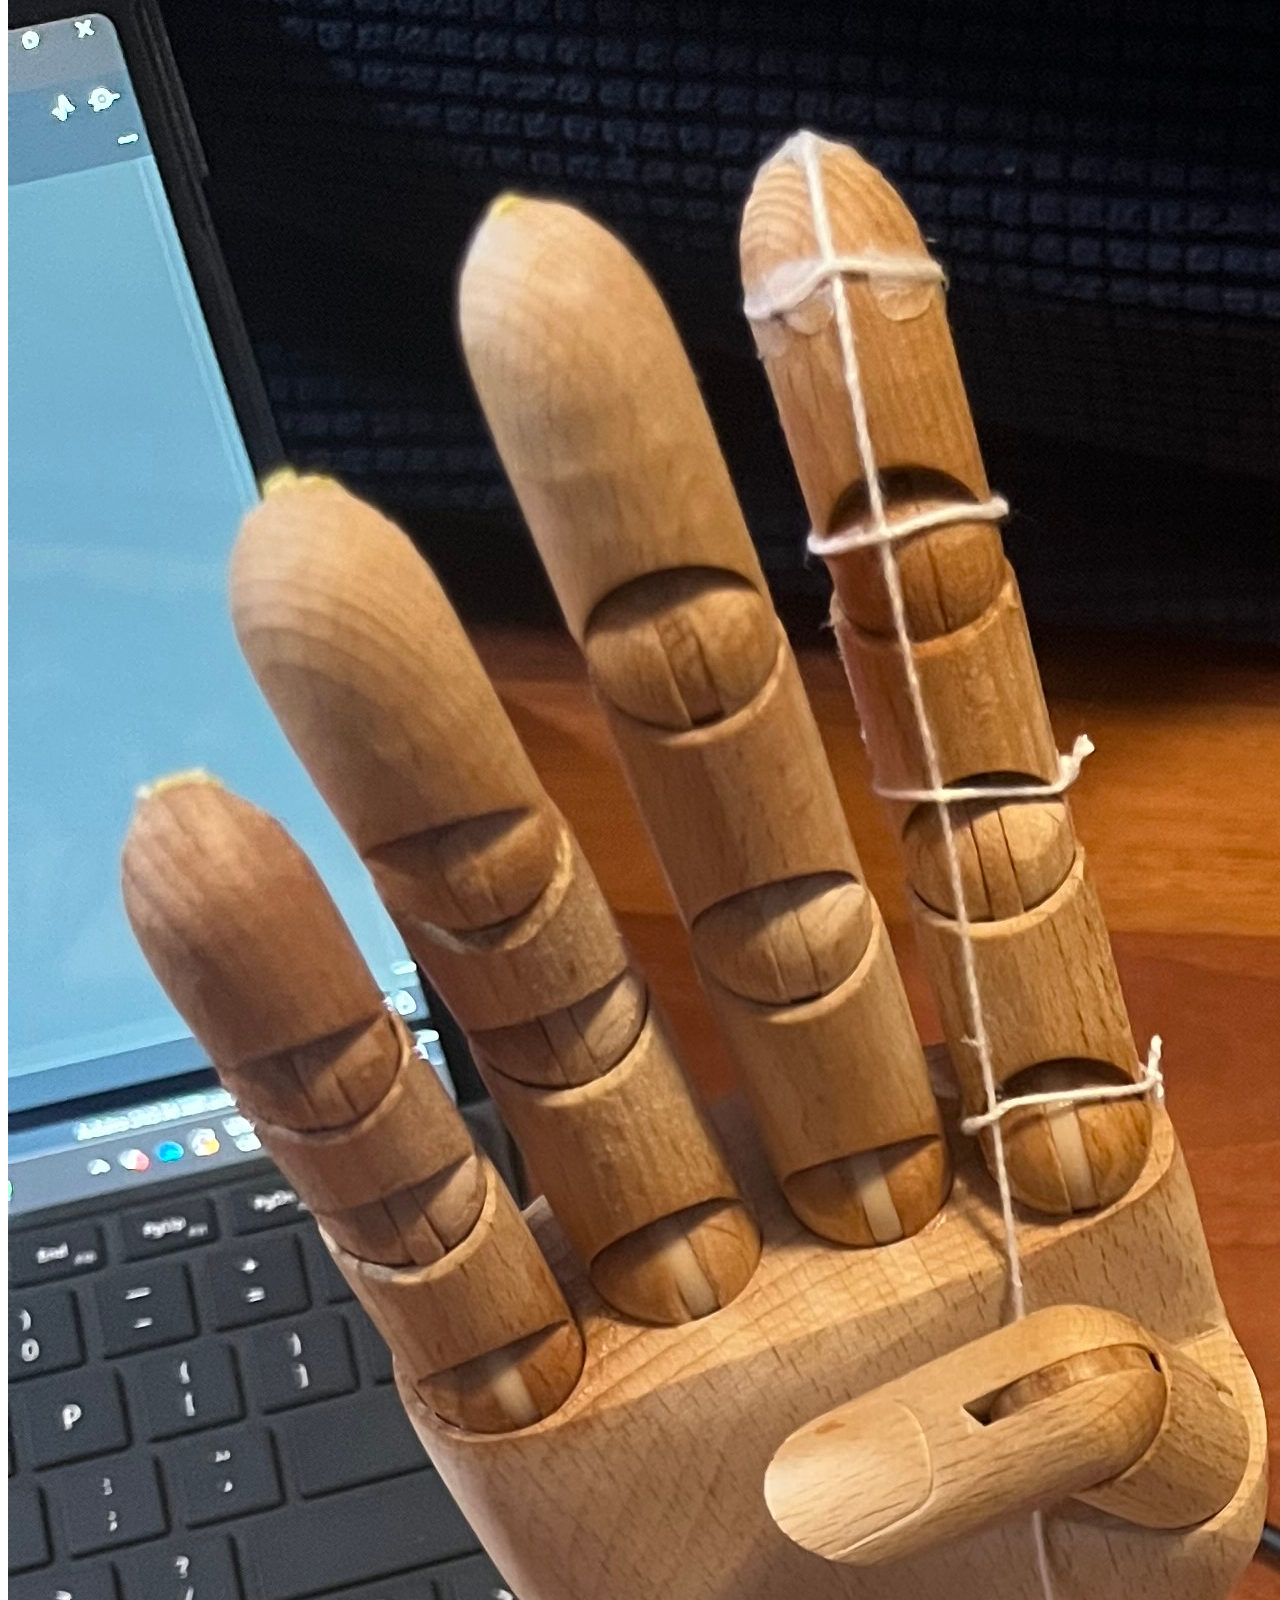
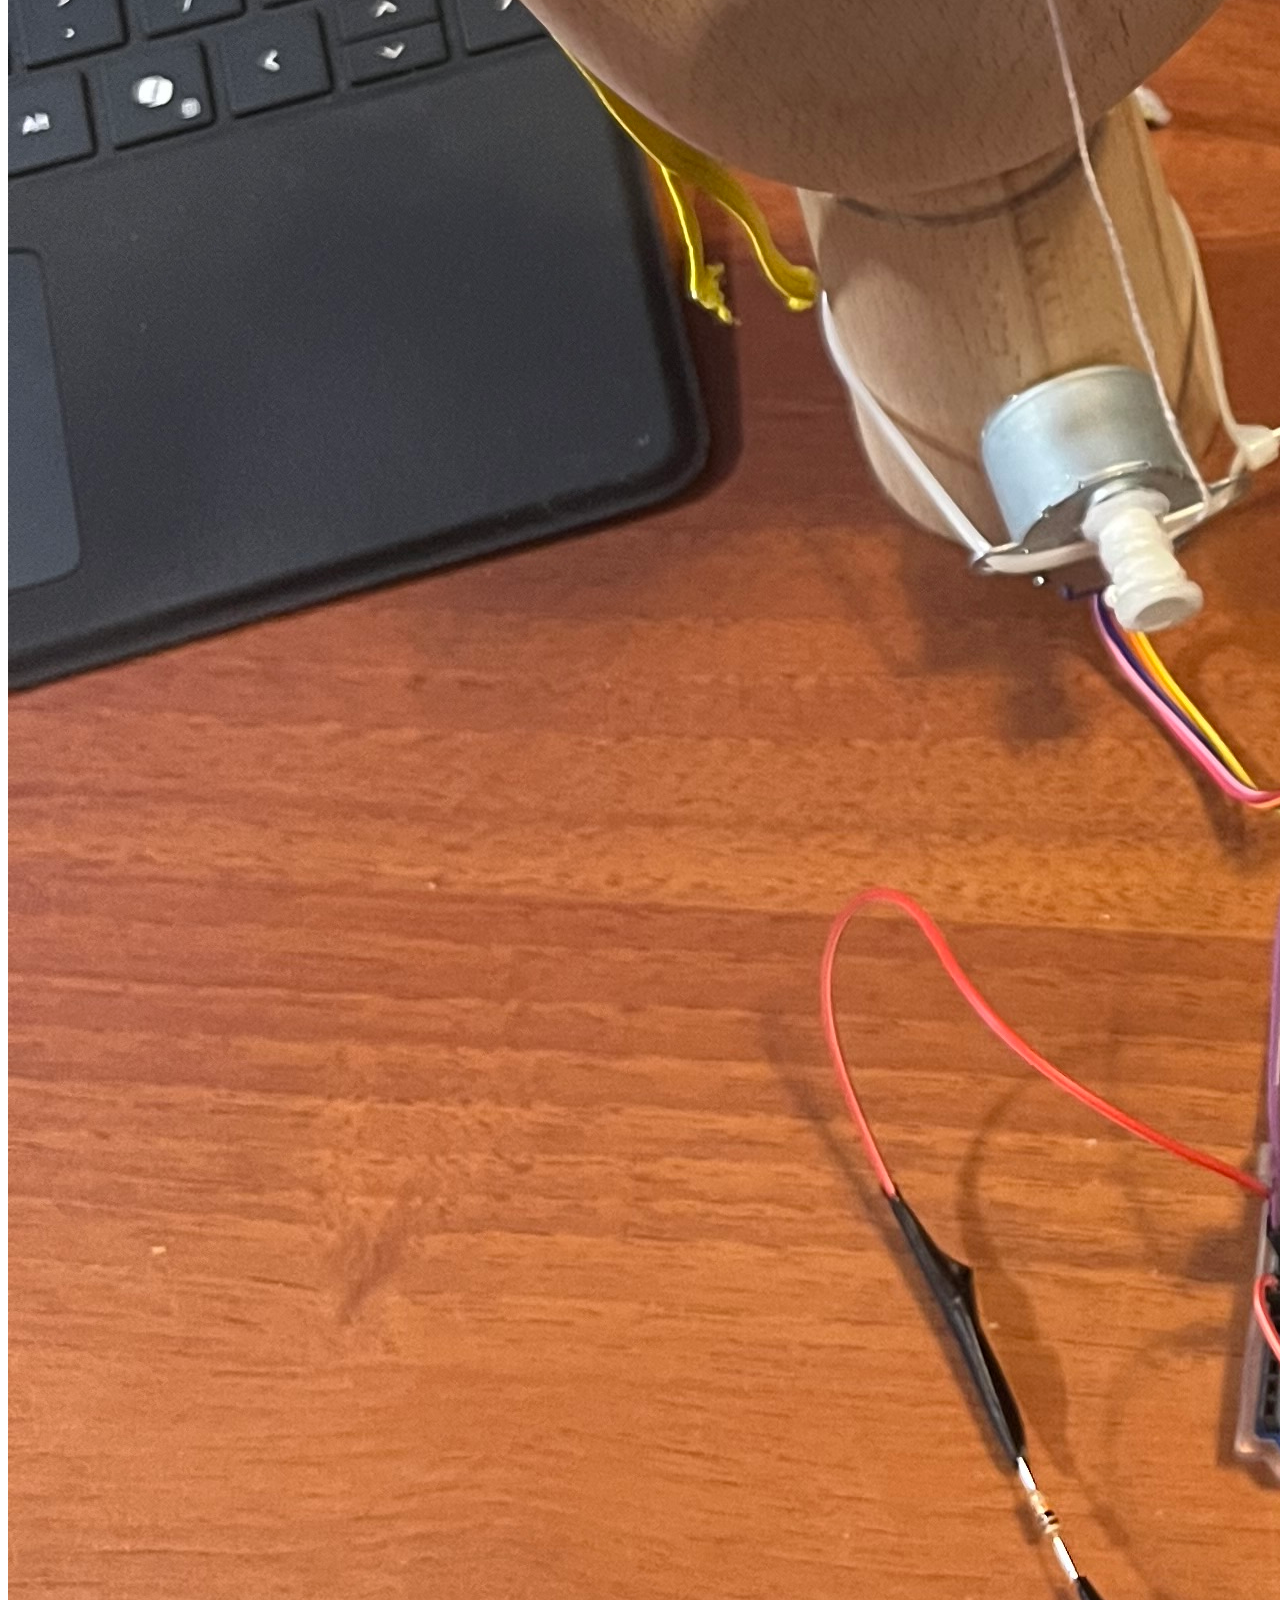
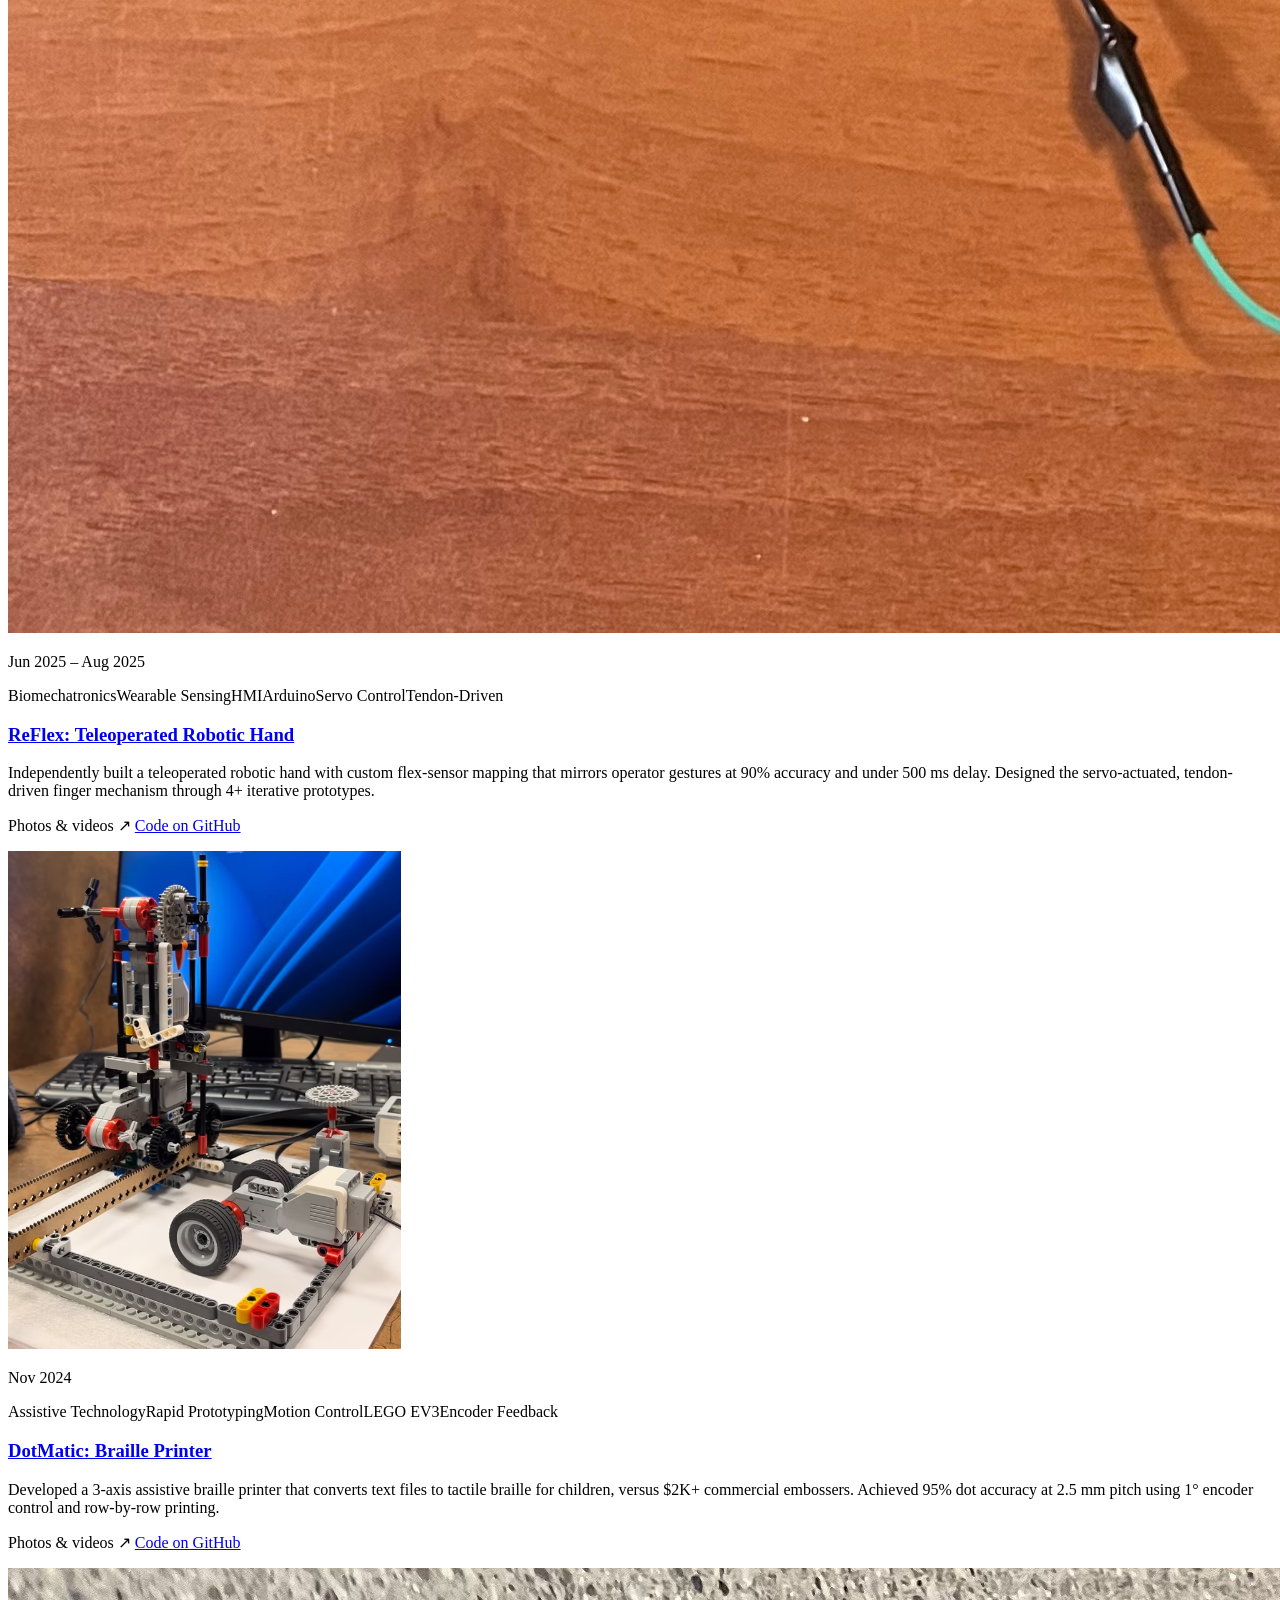
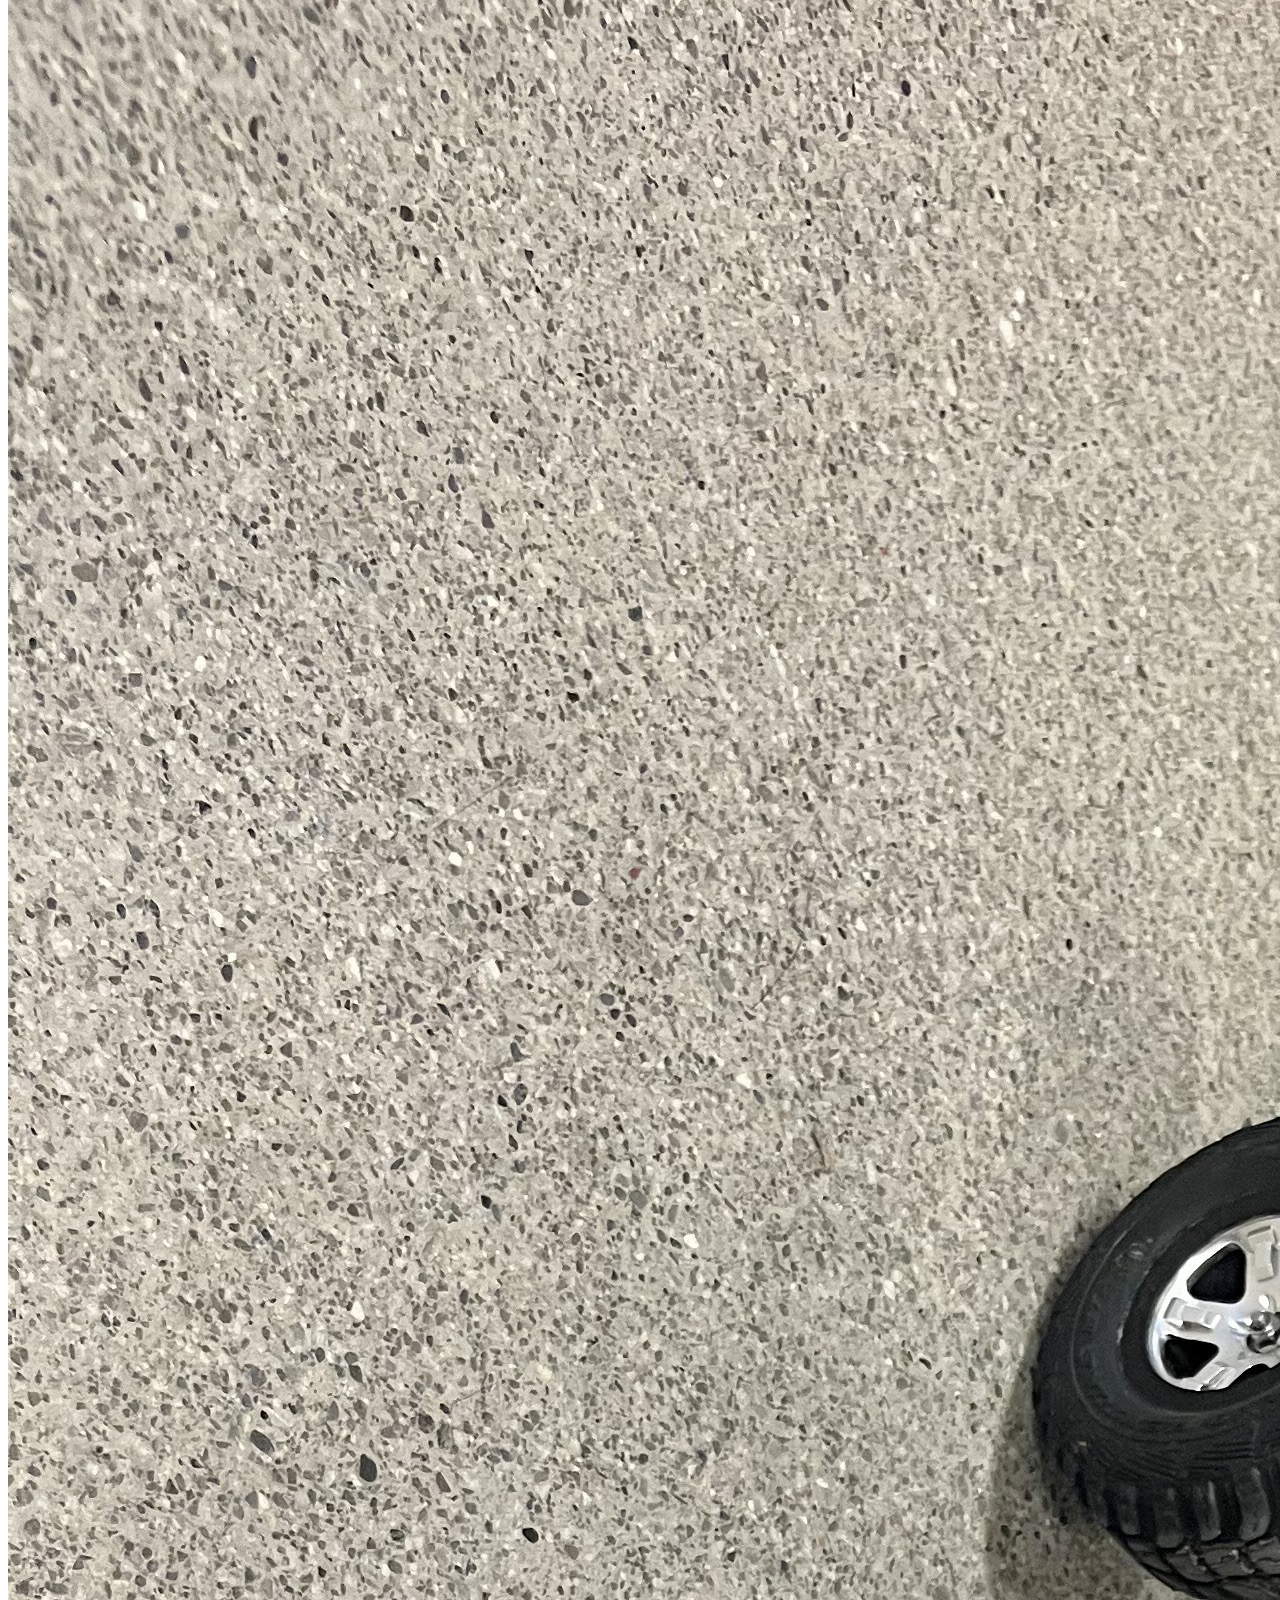
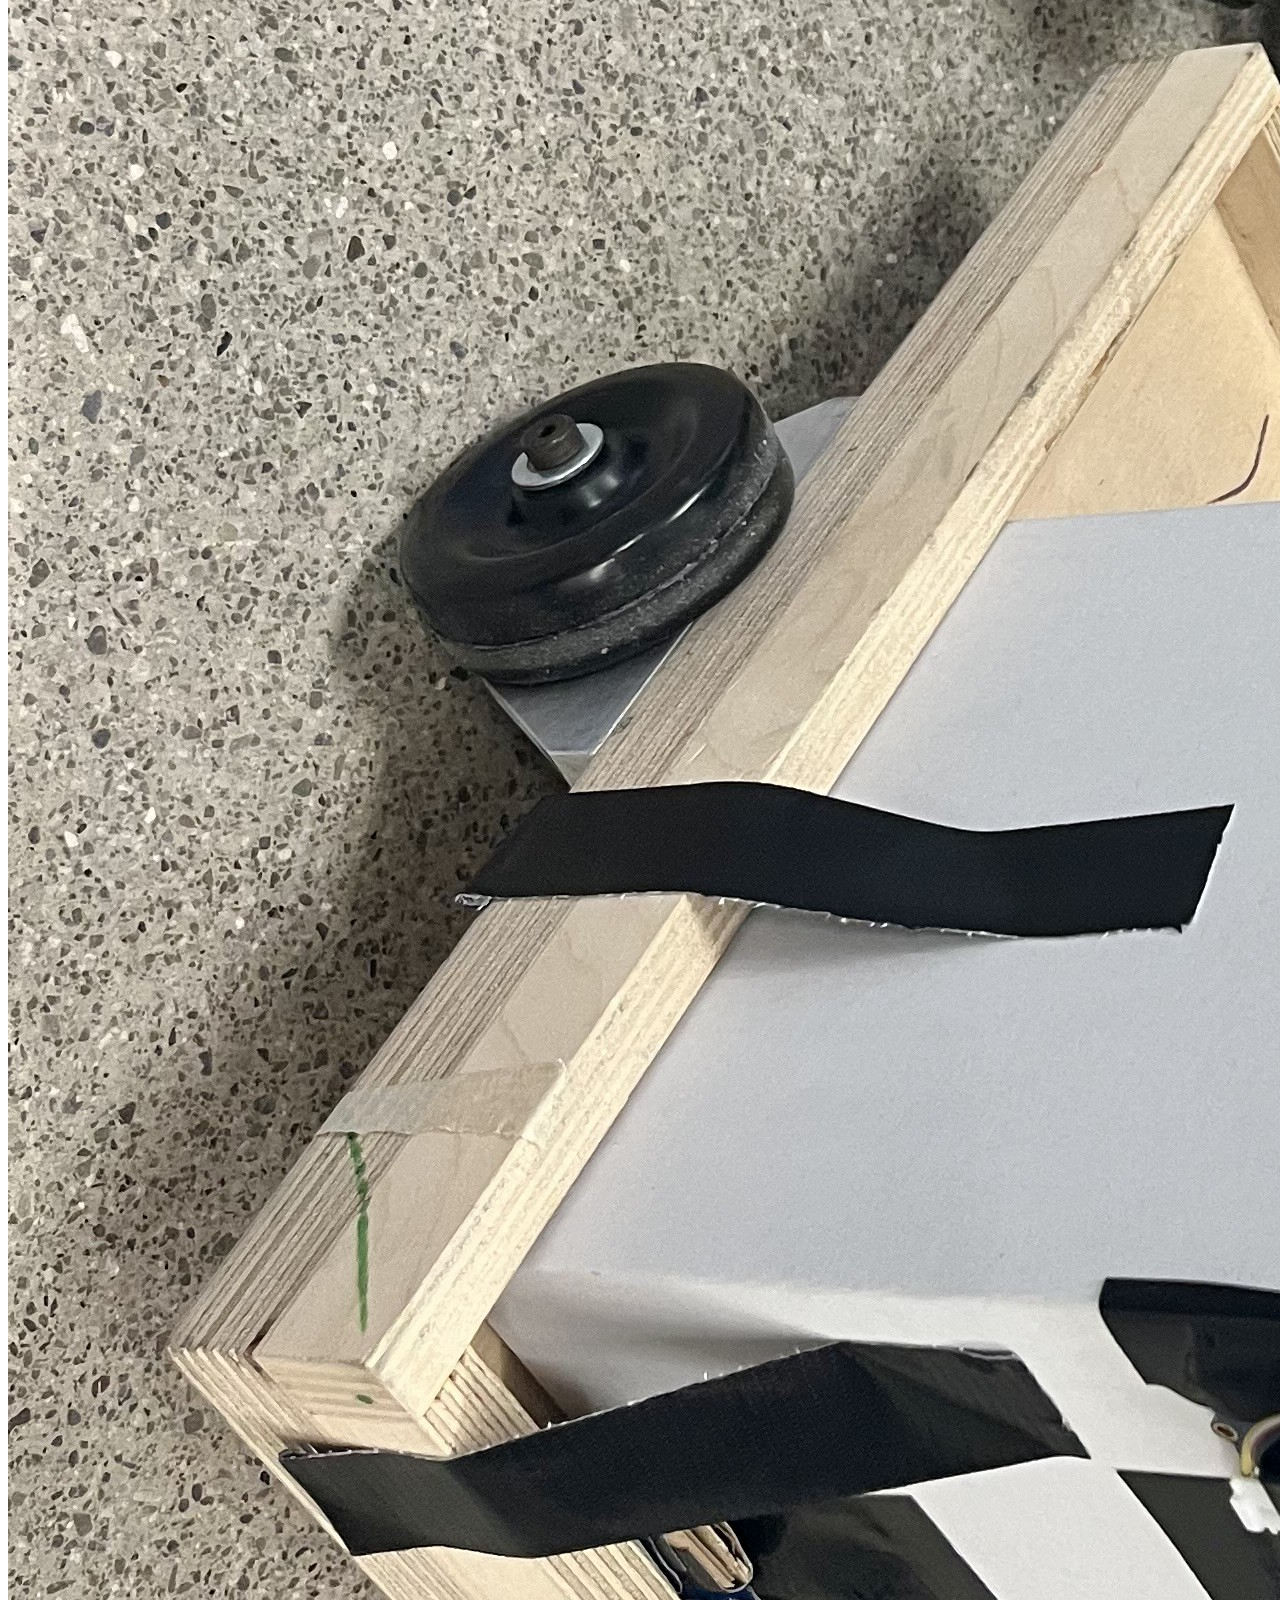
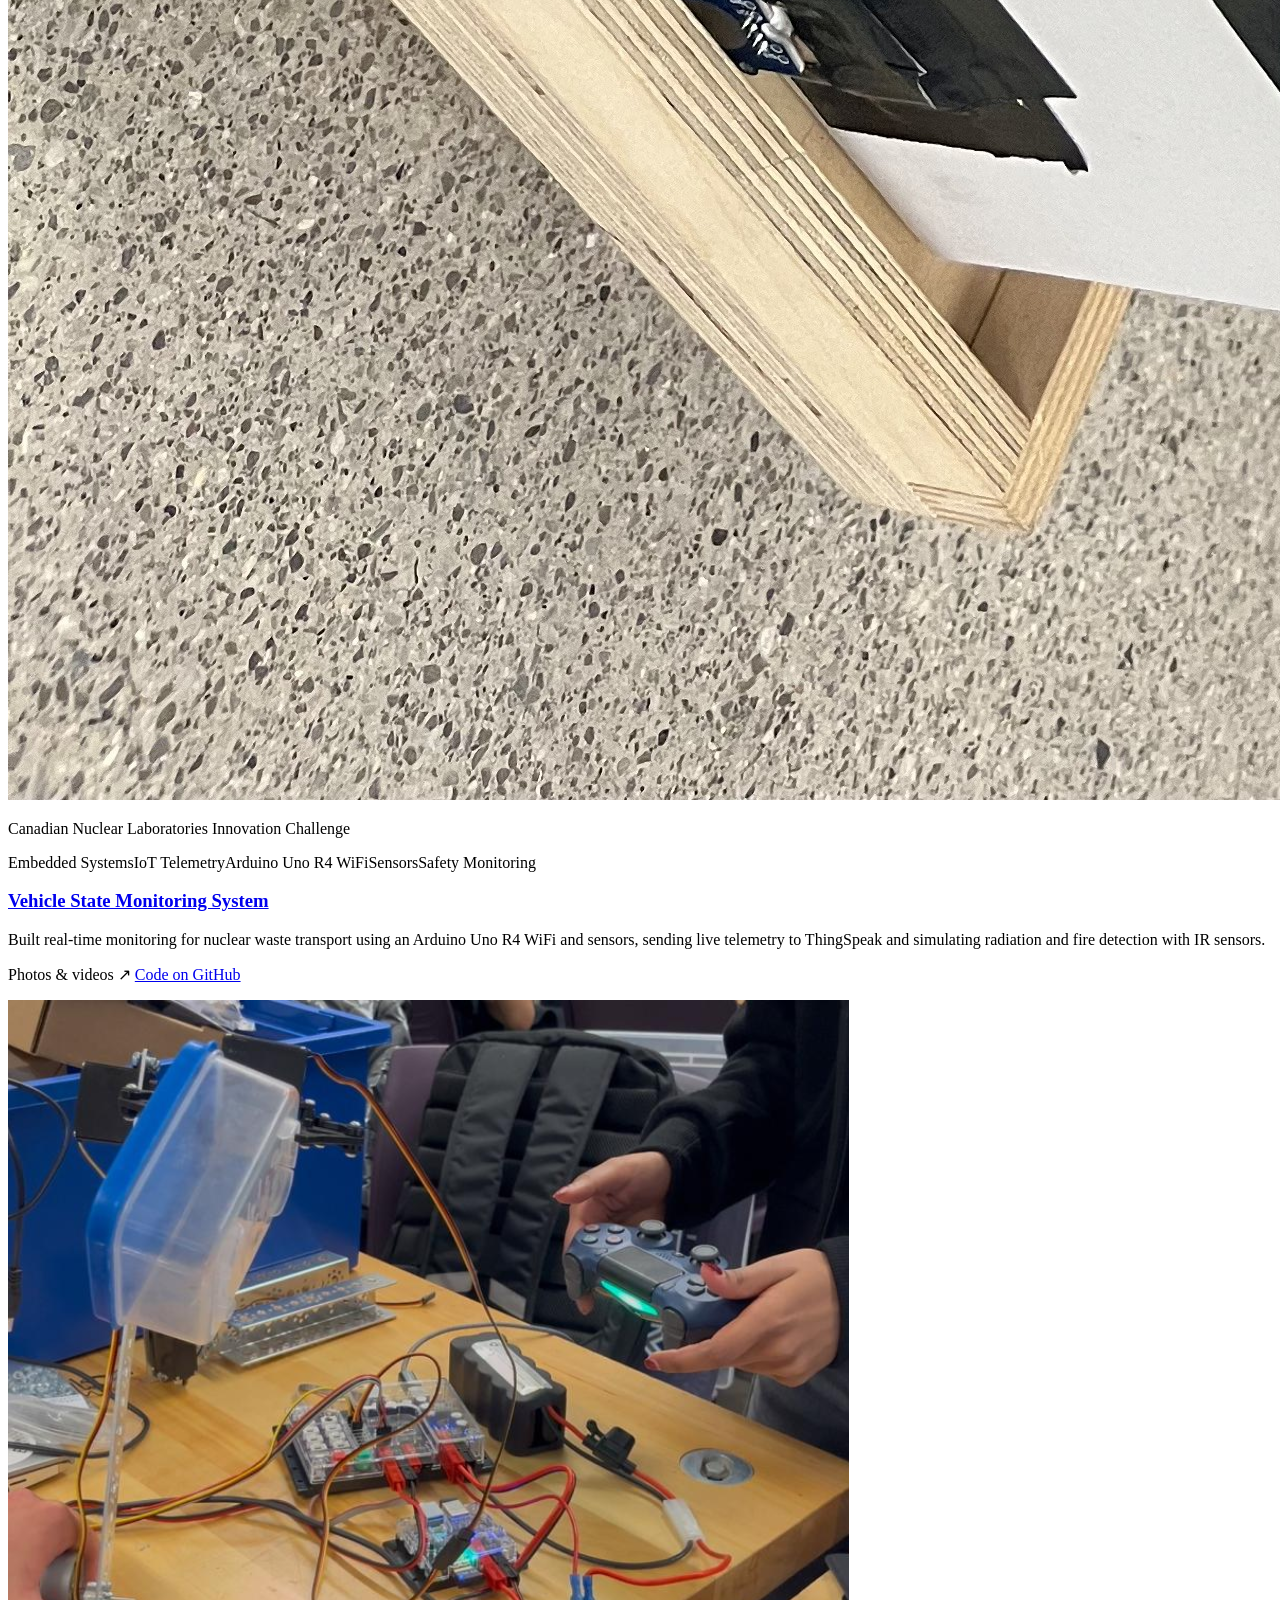
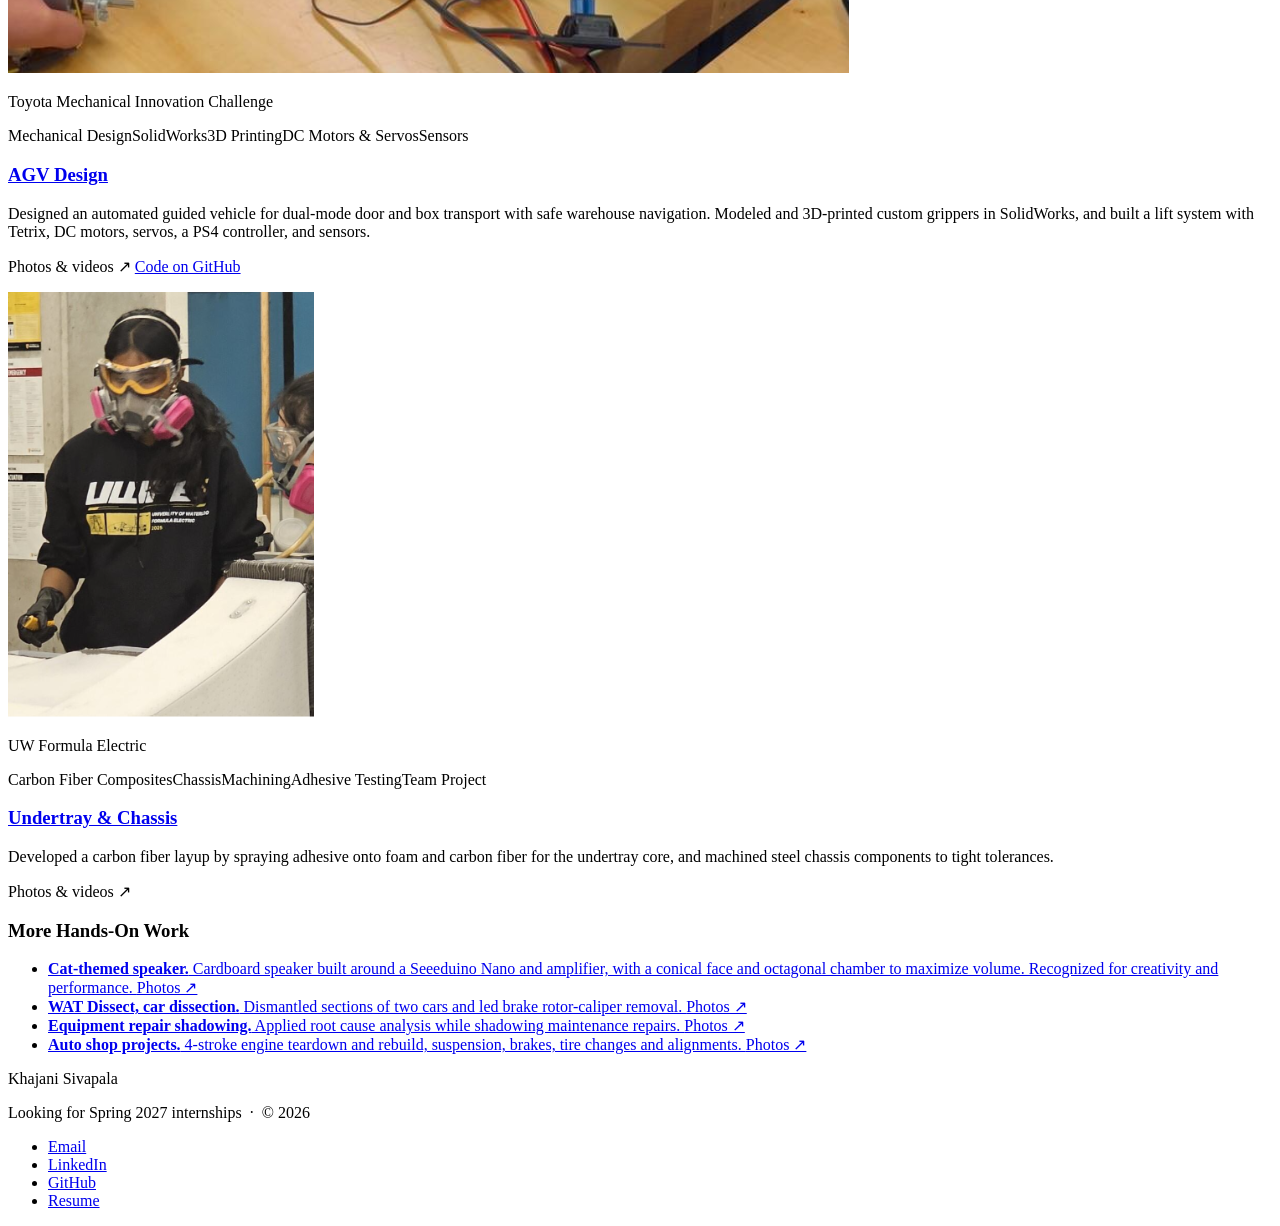
==== commit 94b13b4f: "Correct capitalization in 'More Hands-On Work' header" ====
--- a/index (1).html
+++ b/index (1).html
@@ -328,7 +328,7 @@
 
     </div>
 
-    <h3 class="more-title">More hands-on work</h3>
+    <h3 class="more-title">More Hands-On Work</h3>
     <ul class="more-list">
       <li><a href="https://drive.google.com/REPLACE-speaker" target="_blank" rel="noopener noreferrer"><strong>Cat-themed speaker.</strong> Cardboard speaker built around a Seeeduino Nano and amplifier, with a conical face and octagonal chamber to maximize volume. Recognized for creativity and performance. <span class="open">Photos ↗</span></a></li>
       <li><a href="https://drive.google.com/REPLACE-dissect" target="_blank" rel="noopener noreferrer"><strong>WAT Dissect, car dissection.</strong> Dismantled sections of two cars and led brake rotor-caliper removal. <span class="open">Photos ↗</span></a></li>
